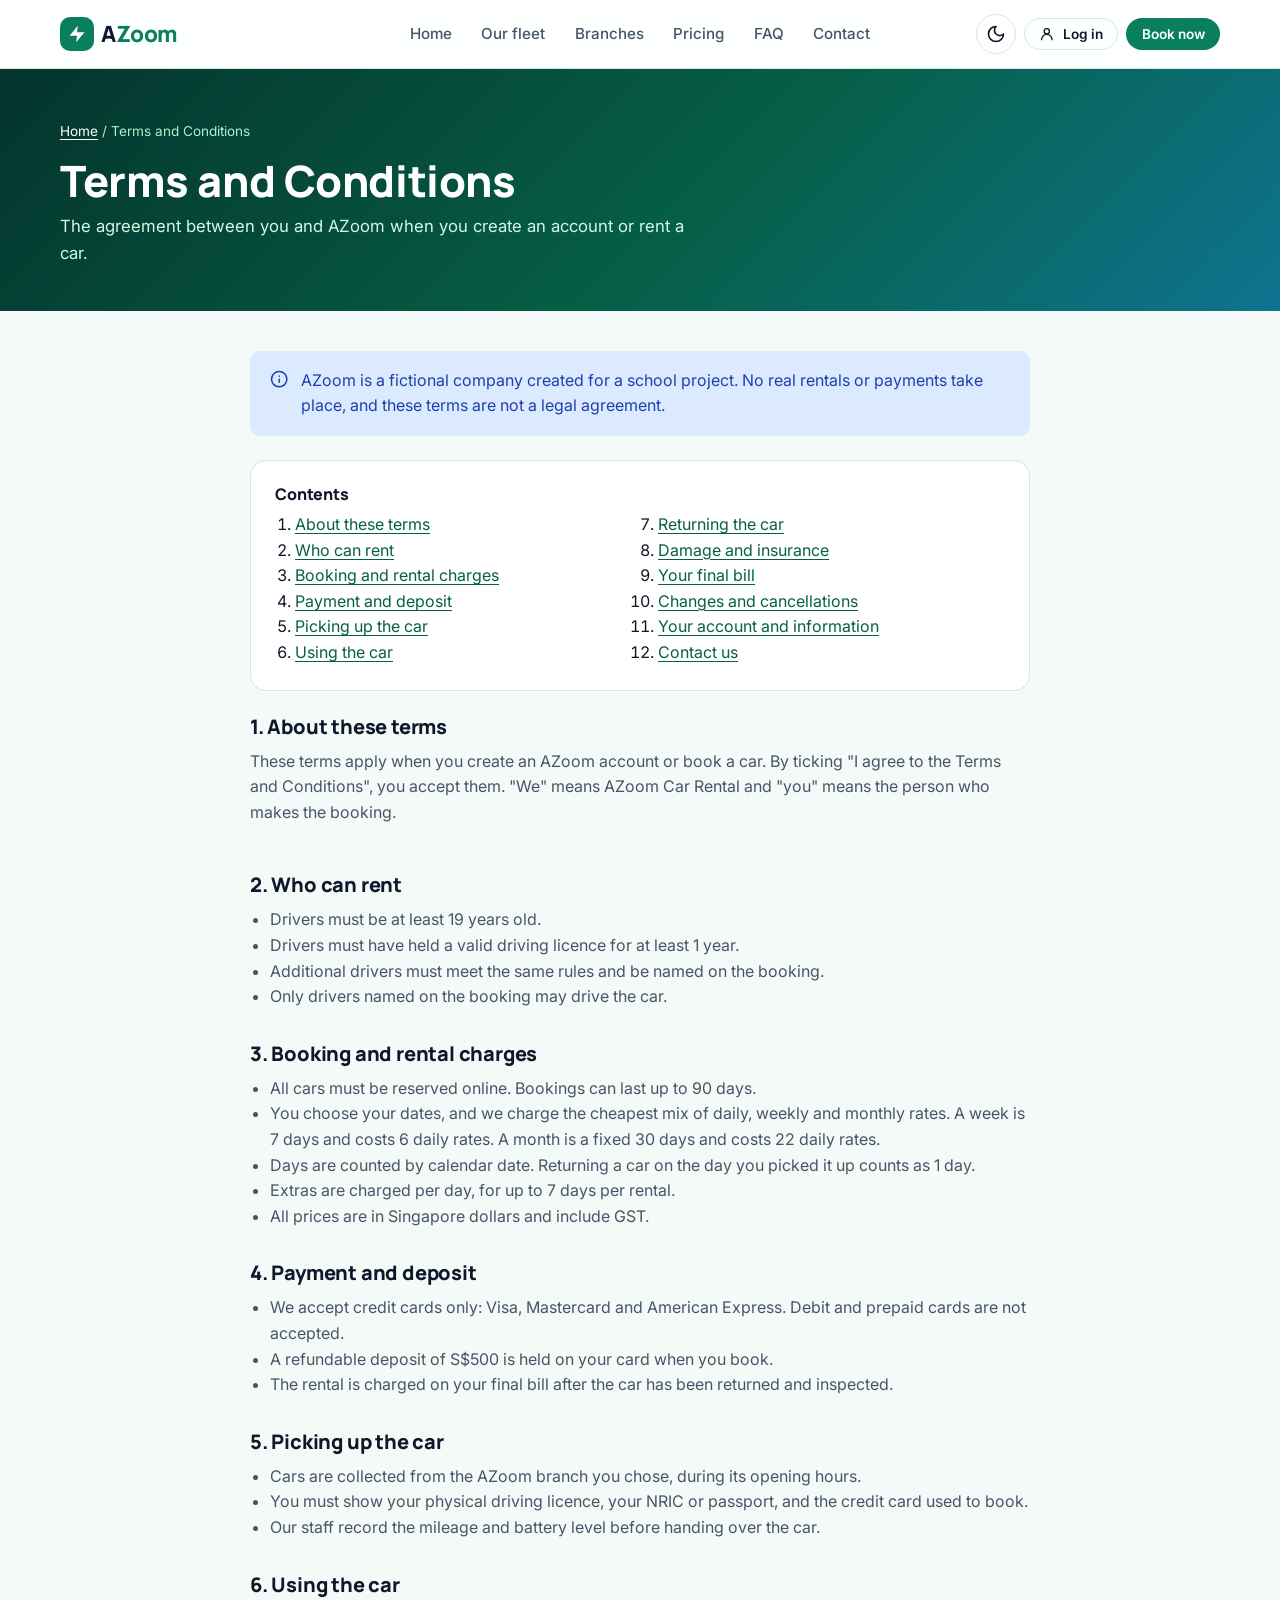
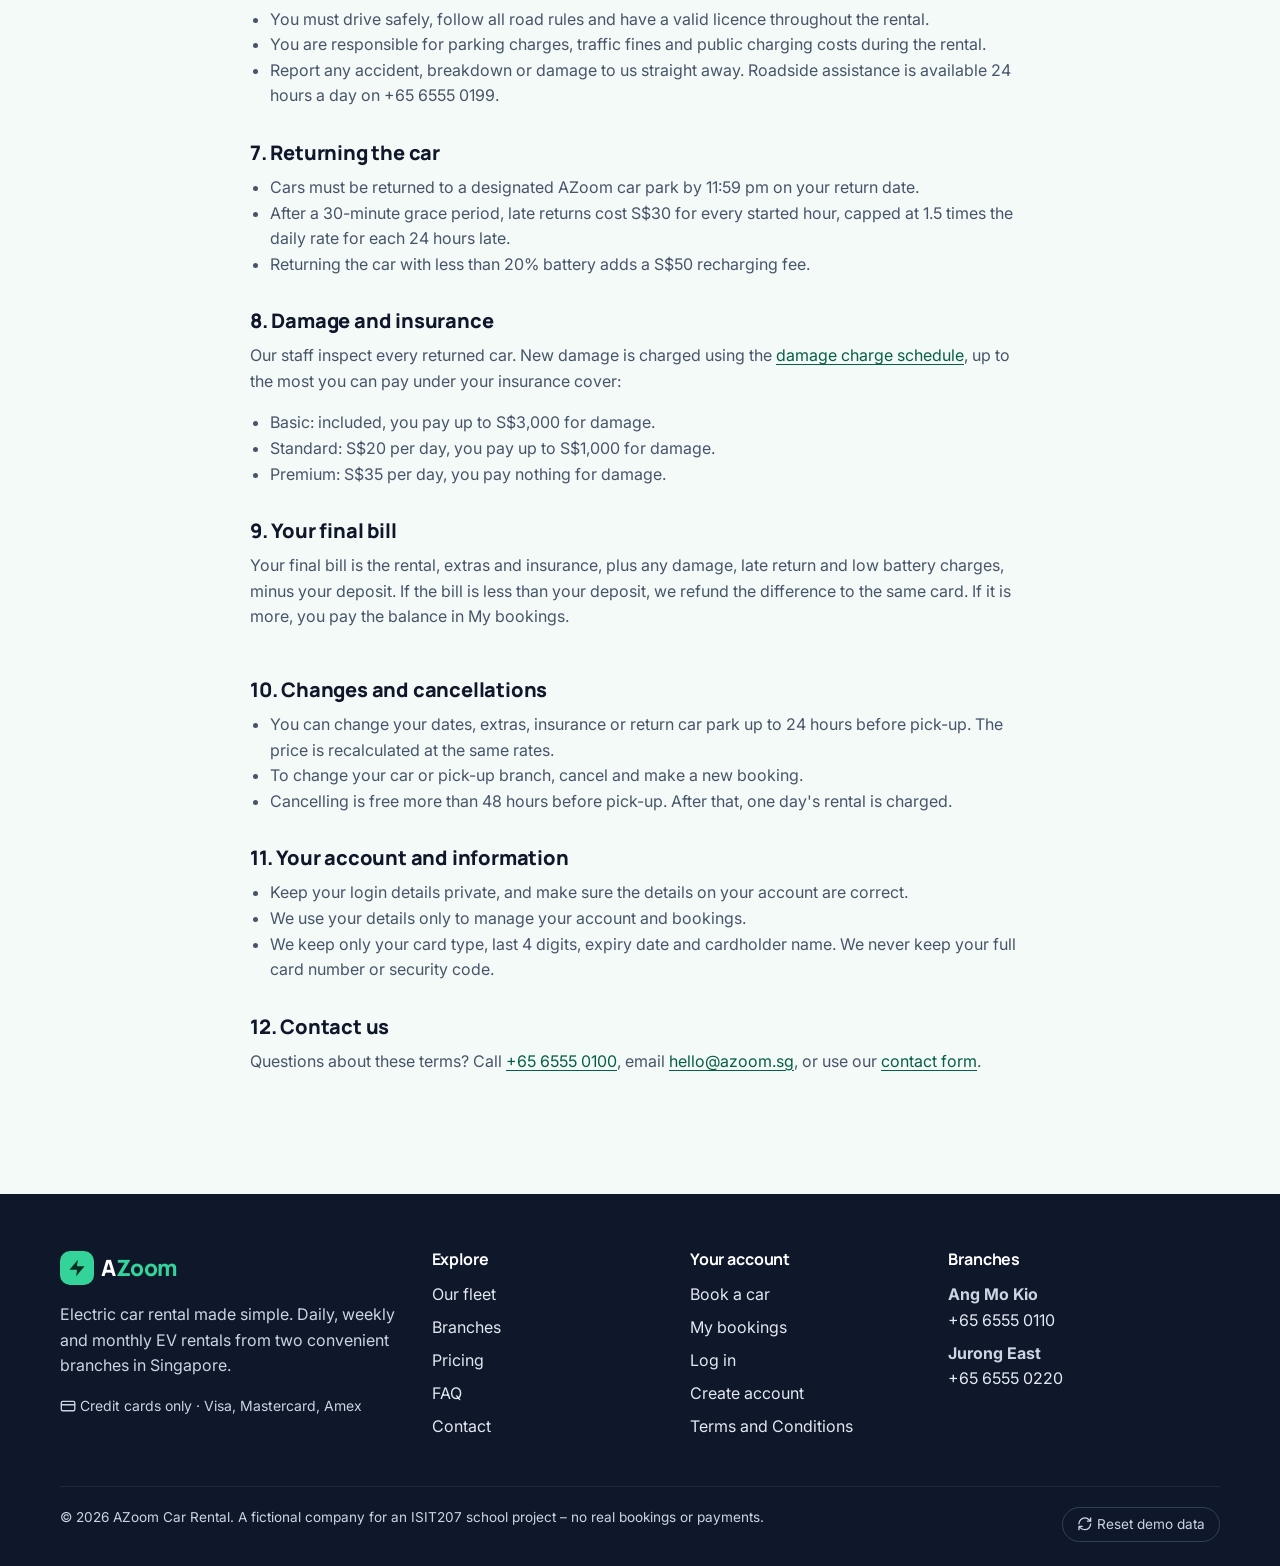
==== terms.html @ 8e84f7ae "AZoom Car Rental website" ====
<!DOCTYPE html>
<html lang="en">
<head>
  <meta charset="utf-8">
  <meta name="viewport" content="width=device-width, initial-scale=1">
  <title>Terms and Conditions – AZoom Car Rental</title>
  <meta name="description" content="The terms and conditions for renting an electric car from AZoom Car Rental.">
  <link rel="icon" href="images/favicon.svg" type="image/svg+xml">
  <link rel="preconnect" href="https://fonts.googleapis.com">
  <link rel="preconnect" href="https://fonts.gstatic.com" crossorigin>
  <link rel="stylesheet" href="https://fonts.googleapis.com/css2?family=Inter:wght@400;500;600;700&family=Manrope:wght@600;700;800&display=swap">
  <link rel="stylesheet" href="css/styles.css">
  <script>
    try {
      document.documentElement.setAttribute(
        "data-theme",
        localStorage.getItem("azoom_theme") ||
          (matchMedia("(prefers-color-scheme: dark)").matches ? "dark" : "light")
      );
    } catch (e) {}
  </script>
</head>
<body data-page="terms">
  <div id="site-header"></div>

  <main id="main">
    <section class="page-banner">
      <div class="container">
        <nav class="breadcrumb" aria-label="Breadcrumb"><a href="index.html">Home</a> / Terms and Conditions</nav>
        <h1>Terms and Conditions</h1>
        <p>The agreement between you and AZoom when you create an account or rent a car.</p>
      </div>
    </section>

    <section class="section-sm">
      <div class="container container-narrow">
        <div class="alert mb-3">
          <span data-icon="info"></span>
          <p>AZoom is a fictional company created for a school project. No real rentals or payments take place, and these terms are not a legal agreement.</p>
        </div>

        <nav class="panel mb-3" aria-labelledby="terms-contents-title">
          <h2 class="h4" id="terms-contents-title">Contents</h2>
          <ol class="terms-contents">
            <li><a href="#about">About these terms</a></li>
            <li><a href="#eligibility">Who can rent</a></li>
            <li><a href="#booking">Booking and rental charges</a></li>
            <li><a href="#payment">Payment and deposit</a></li>
            <li><a href="#pickup">Picking up the car</a></li>
            <li><a href="#use">Using the car</a></li>
            <li><a href="#return">Returning the car</a></li>
            <li><a href="#damage">Damage and insurance</a></li>
            <li><a href="#bill">Your final bill</a></li>
            <li><a href="#changes">Changes and cancellations</a></li>
            <li><a href="#account">Your account and information</a></li>
            <li><a href="#contact">Contact us</a></li>
          </ol>
        </nav>

        <div class="terms">
          <section id="about">
            <h2>1. About these terms</h2>
            <p>These terms apply when you create an AZoom account or book a car. By ticking "I agree to the Terms and Conditions", you accept them. "We" means AZoom Car Rental and "you" means the person who makes the booking.</p>
          </section>

          <section id="eligibility">
            <h2>2. Who can rent</h2>
            <ul>
              <li>Drivers must be at least <span data-policy="minAge"></span> years old.</li>
              <li>Drivers must have held a valid driving licence for at least <span data-policy="licenceYears"></span>.</li>
              <li>Additional drivers must meet the same rules and be named on the booking.</li>
              <li>Only drivers named on the booking may drive the car.</li>
            </ul>
          </section>

          <section id="booking">
            <h2>3. Booking and rental charges</h2>
            <ul>
              <li>All cars must be reserved online. Bookings can last up to <span data-policy="maxDays"></span> days.</li>
              <li>You choose your dates, and we charge the cheapest mix of daily, weekly and monthly rates. A week is 7 days and costs <span data-policy="weeklyRate"></span> daily rates. A month is a fixed 30 days and costs <span data-policy="monthlyRate"></span> daily rates.</li>
              <li>Days are counted by calendar date. Returning a car on the day you picked it up counts as 1 day.</li>
              <li>Extras are charged per day, for up to <span data-policy="extrasDays"></span> days per rental.</li>
              <li>All prices are in Singapore dollars and include GST.</li>
            </ul>
          </section>

          <section id="payment">
            <h2>4. Payment and deposit</h2>
            <ul>
              <li>We accept credit cards only: Visa, Mastercard and American Express. Debit and prepaid cards are not accepted.</li>
              <li>A refundable deposit of <span data-policy="deposit"></span> is held on your card when you book.</li>
              <li>The rental is charged on your final bill after the car has been returned and inspected.</li>
            </ul>
          </section>

          <section id="pickup">
            <h2>5. Picking up the car</h2>
            <ul>
              <li>Cars are collected from the AZoom branch you chose, during its opening hours.</li>
              <li>You must show your physical driving licence, your NRIC or passport, and the credit card used to book.</li>
              <li>Our staff record the mileage and battery level before handing over the car.</li>
            </ul>
          </section>

          <section id="use">
            <h2>6. Using the car</h2>
            <ul>
              <li>You must drive safely, follow all road rules and have a valid licence throughout the rental.</li>
              <li>You are responsible for parking charges, traffic fines and public charging costs during the rental.</li>
              <li>Report any accident, breakdown or damage to us straight away. Roadside assistance is available 24 hours a day on +65 6555 0199.</li>
            </ul>
          </section>

          <section id="return">
            <h2>7. Returning the car</h2>
            <ul>
              <li>Cars must be returned to a designated AZoom car park by <span data-policy="returnBy"></span> on your return date.</li>
              <li>After a <span data-policy="graceMins"></span>-minute grace period, late returns cost <span data-policy="lateFee"></span> for every started hour, capped at <span data-policy="lateCap"></span> times the daily rate for each 24 hours late.</li>
              <li>Returning the car with less than <span data-policy="batteryLevel"></span>% battery adds a <span data-policy="batteryFee"></span> recharging fee.</li>
            </ul>
          </section>

          <section id="damage">
            <h2>8. Damage and insurance</h2>
            <p>Our staff inspect every returned car. New damage is charged using the <a href="pricing.html#damage">damage charge schedule</a>, up to the most you can pay under your insurance cover:</p>
            <ul id="terms-insurance"></ul>
          </section>

          <section id="bill">
            <h2>9. Your final bill</h2>
            <p>Your final bill is the rental, extras and insurance, plus any damage, late return and low battery charges, minus your deposit. If the bill is less than your deposit, we refund the difference to the same card. If it is more, you pay the balance in My bookings.</p>
          </section>

          <section id="changes">
            <h2>10. Changes and cancellations</h2>
            <ul>
              <li>You can change your dates, extras, insurance or return car park up to <span data-policy="modifyHours"></span> hours before pick-up. The price is recalculated at the same rates.</li>
              <li>To change your car or pick-up branch, cancel and make a new booking.</li>
              <li>Cancelling is free more than <span data-policy="cancelHours"></span> hours before pick-up. After that, one day's rental is charged.</li>
            </ul>
          </section>

          <section id="account">
            <h2>11. Your account and information</h2>
            <ul>
              <li>Keep your login details private, and make sure the details on your account are correct.</li>
              <li>We use your details only to manage your account and bookings.</li>
              <li>We keep only your card type, last 4 digits, expiry date and cardholder name. We never keep your full card number or security code.</li>
            </ul>
          </section>

          <section id="contact">
            <h2>12. Contact us</h2>
            <p>Questions about these terms? Call <a href="tel:+6565550100">+65 6555 0100</a>, email <a href="mailto:hello@azoom.sg">hello@azoom.sg</a>, or use our <a href="contact.html">contact form</a>.</p>
          </section>
        </div>
      </div>
    </section>
  </main>

  <div id="site-footer"></div>

  <script src="js/data.js"></script>
  <script src="js/pricing.js"></script>
  <script src="js/core.js"></script>
  <script src="js/terms.js"></script>
</body>
</html>
---- css/styles.css ----
:root {
  --primary: #0A7F5E;
  --primary-dark: #065F46;
  --primary-soft: #E3F5EE;
  --on-primary: #FFFFFF;
  --accent: #22D3EE;
  --accent-soft: #CFFAFE;
  --accent-ink: #155E75;
  --bg: #F4FAF7;
  --surface: #FFFFFF;
  --surface-2: #EDF5F1;
  --text: #0F172A;
  --text-muted: #475569;
  --border: #D7E6DF;
  --success: #047857;
  --success-bg: #D1FAE5;
  --warning: #92400E;
  --warning-bg: #FEF3C7;
  --amber: #F59E0B;
  --star: #B45309;
  --danger: #B91C1C;
  --danger-bg: #FEE2E2;
  --red: #DC2626;
  --info: #1E40AF;
  --info-bg: #DBEAFE;
  --navy-bg: #E2E8F0;
  --navy: #0F172A;
  --font-head: "Manrope", system-ui, -apple-system, "Segoe UI", sans-serif;
  --font-body: "Inter", system-ui, -apple-system, "Segoe UI", sans-serif;
  --radius: 16px;
  --radius-sm: 10px;
  --radius-pill: 999px;
  --shadow-sm: 0 1px 2px rgba(15, 23, 42, .06), 0 1px 3px rgba(15, 23, 42, .08);
  --shadow: 0 4px 12px rgba(15, 23, 42, .08), 0 12px 32px rgba(15, 23, 42, .06);
  --focus: 0 0 0 3px rgba(34, 211, 238, .55);
  --header-h: 68px;
  --container: 1200px;
  --how-light-bg: #E3F5EE;
  --how-light-ink: #0F2A22;
  --how-light-muted: #3C5A4F;
  --how-light-accent: #065F46;
  --how-dark-bg: #053B31;
  --how-dark-ink: #F0FBF6;
  --how-dark-muted: #B5D9CB;
  --how-dark-accent: #67E8F9;
  color-scheme: light;
}

[data-theme="dark"] {
  --primary: #34D399;
  --primary-dark: #6EE7B7;
  --primary-soft: #0F3B2E;
  --on-primary: #052E22;
  --accent-soft: #164E63;
  --accent-ink: #CFFAFE;
  --bg: #0B1220;
  --surface: #111C2E;
  --surface-2: #16243A;
  --text: #E2E8F0;
  --text-muted: #9FB0C6;
  --border: #25364F;
  --success: #6EE7B7;
  --success-bg: #063B2C;
  --warning: #FCD34D;
  --warning-bg: #422006;
  --danger: #FCA5A5;
  --danger-bg: #450A0A;
  --star: #FBBF24;
  --info: #93C5FD;
  --info-bg: #172554;
  --navy-bg: #334155;
  --navy: #F1F5F9;
  --shadow-sm: 0 1px 2px rgba(0, 0, 0, .4);
  --shadow: 0 8px 24px rgba(0, 0, 0, .35);
  --how-light-bg: #0F3B2E;
  --how-light-ink: #E6F4EE;
  --how-light-muted: #A9CFC0;
  --how-light-accent: #6EE7B7;
  --how-dark-bg: #04201A;
  --how-dark-ink: #E6F4EE;
  --how-dark-muted: #9EC4B5;
  --how-dark-accent: #67E8F9;
  color-scheme: dark;
}

*, *::before, *::after {
  box-sizing: border-box;
}

html {
  scroll-behavior: smooth;
}

body {
  margin: 0;
  font-family: var(--font-body);
  font-size: 16px;
  line-height: 1.6;
  color: var(--text);
  background: var(--bg);
  min-height: 100vh;
  display: flex;
  flex-direction: column;
  -webkit-font-smoothing: antialiased;
}

main {
  flex: 1;
}

h1, h2, h3, h4 {
  font-family: var(--font-head);
  line-height: 1.2;
  margin: 0 0 .5em;
  font-weight: 800;
  letter-spacing: -.01em;
}

h1 {
  font-size: clamp(2rem, 4.5vw, 3.25rem);
}

h2 {
  font-size: clamp(1.5rem, 3vw, 2.1rem);
}

h3 {
  font-size: 1.2rem;
  font-weight: 700;
}

h4 {
  font-size: 1rem;
  font-weight: 700;
}

.h3 {
  font-size: 1.35rem;
}

.h4 {
  font-size: 1rem;
}

p {
  margin: 0 0 1em;
}

a {
  color: var(--primary-dark);
  text-underline-offset: 3px;
}

a:hover {
  color: var(--primary);
}

img, svg {
  max-width: 100%;
}

img {
  display: block;
  height: auto;
}

ul, ol {
  padding-left: 1.25rem;
}

hr {
  border: 0;
  border-top: 1px solid var(--border);
  margin: 1.5rem 0;
}

:focus-visible {
  outline: none;
  box-shadow: var(--focus);
  border-radius: 6px;
}

::selection {
  background: var(--accent-soft);
  color: var(--text);
}

.icon {
  width: 1.15em;
  height: 1.15em;
  flex-shrink: 0;
  vertical-align: -.2em;
}

.num {
  font-variant-numeric: tabular-nums;
}

.skip-link {
  position: absolute;
  left: 1rem;
  top: -60px;
  z-index: 1000;
  background: var(--primary);
  color: var(--on-primary);
  padding: .6rem 1rem;
  border-radius: var(--radius-sm);
  text-decoration: none;
  font-weight: 600;
}

.skip-link:focus {
  top: 1rem;
}

.sr-only {
  position: absolute !important;
  width: 1px;
  height: 1px;
  padding: 0;
  margin: -1px;
  overflow: hidden;
  clip: rect(0 0 0 0);
  white-space: nowrap;
  border: 0;
}

.container {
  width: 100%;
  max-width: var(--container);
  margin: 0 auto;
  padding: 0 20px;
}

.container-narrow {
  max-width: 820px;
}

.section {
  padding: 4.5rem 0;
}

.section-sm {
  padding: 2.5rem 0;
}

.section-alt {
  background: var(--surface-2);
}

.section-head {
  max-width: 680px;
  margin: 0 auto 2.5rem;
  text-align: center;
}

.section-head p {
  color: var(--text-muted);
  font-size: 1.05rem;
}

.eyebrow {
  display: inline-block;
  font-size: .8rem;
  font-weight: 700;
  letter-spacing: .08em;
  text-transform: uppercase;
  color: var(--primary-dark);
  margin-bottom: .6rem;
}

.grid {
  display: grid;
  gap: 1.5rem;
}

.grid-2 {
  grid-template-columns: repeat(2, minmax(0, 1fr));
}

.grid-3 {
  grid-template-columns: repeat(3, minmax(0, 1fr));
}

.grid-centered {
  display: flex;
  flex-wrap: wrap;
  justify-content: center;
  gap: 1.5rem;
}

.grid-centered > * {
  flex: 0 1 calc((100% - 3rem) / 3);
  min-width: 0;
}

@media (max-width: 900px) {
  .grid-centered > * {
    flex-basis: calc((100% - 1.5rem) / 2);
  }
}

@media (max-width: 640px) {
  .grid-centered > * {
    flex-basis: 100%;
  }
}

.grid-4 {
  grid-template-columns: repeat(4, minmax(0, 1fr));
}

.flex {
  display: flex;
  gap: .75rem;
  align-items: center;
}

.flex-wrap {
  flex-wrap: wrap;
}

.between {
  justify-content: space-between;
}

.stack > * + * {
  margin-top: 1rem;
}

.text-muted {
  color: var(--text-muted);
}

.text-center {
  text-align: center;
}

.text-right {
  text-align: right;
}

.small {
  font-size: .875rem;
}

.mt-0 {
  margin-top: 0;
}

.mt-1 {
  margin-top: .5rem;
}

.mt-2 {
  margin-top: 1rem;
}

.mt-3 {
  margin-top: 1.5rem;
}

.mt-4 {
  margin-top: 2.5rem;
}

.mb-0 {
  margin-bottom: 0;
}

.mb-1 {
  margin-bottom: .5rem;
}

.mb-2 {
  margin-bottom: 1rem;
}

.mb-3 {
  margin-bottom: 1.5rem;
}

[hidden], .hidden {
  display: none !important;
}

.site-header {
  position: sticky;
  top: 0;
  z-index: 100;
  background: color-mix(in srgb, var(--surface) 92%, transparent);
  backdrop-filter: saturate(160%) blur(10px);
  border-bottom: 1px solid var(--border);
}

.nav {
  display: grid;
  grid-template-columns: 1fr auto 1fr;
  align-items: center;
  gap: 1.25rem;
  height: var(--header-h);
}

.nav .logo {
  justify-self: start;
}

.logo {
  display: inline-flex;
  align-items: center;
  gap: .45rem;
  text-decoration: none;
  font-family: var(--font-head);
  font-weight: 800;
  font-size: 1.4rem;
  color: var(--text);
  letter-spacing: -.02em;
}

.nav-links a {
  white-space: nowrap;
}

@media (max-width: 1200px) {
  .nav {
    gap: .75rem;
  }

  .nav-links a {
    padding: .45rem .55rem;
    font-size: .88rem;
  }

  .is-staff .user-label {
    display: none;
  }
}

.logo-tag {
  padding: .1rem .5rem;
  border-radius: var(--radius-pill);
  background: var(--primary-soft);
  color: var(--primary-dark);
  font-family: var(--font-body);
  font-size: .7rem;
  font-weight: 700;
  letter-spacing: .04em;
  text-transform: uppercase;
}

.logo:hover {
  color: var(--text);
}

.logo-mark {
  display: grid;
  place-items: center;
  width: 34px;
  height: 34px;
  border-radius: 10px;
  background: var(--primary);
  color: var(--on-primary);
}

.logo-mark svg {
  width: 20px;
  height: 20px;
}

.logo span.zoom {
  color: var(--primary);
}

.nav-links {
  display: flex;
  gap: .25rem;
  list-style: none;
  margin: 0;
  padding: 0;
}

.nav-links a {
  display: block;
  padding: .5rem .8rem;
  border-radius: var(--radius-pill);
  text-decoration: none;
  color: var(--text-muted);
  font-weight: 500;
  font-size: .95rem;
}

.nav-links a:hover {
  color: var(--text);
  background: var(--surface-2);
}

.nav-links a[aria-current="page"] {
  color: var(--primary-dark);
  background: var(--primary-soft);
  font-weight: 600;
}

.nav-actions {
  display: flex;
  align-items: center;
  gap: .5rem;
  justify-self: end;
}

@media (max-width: 340px) {
  .nav-actions {
    gap: .25rem;
  }
}

.nav-links .mobile-only {
  display: none;
}

.icon-btn.nav-toggle {
  display: none;
}

.user-menu {
  position: relative;
}

.user-menu-panel {
  position: absolute;
  right: 0;
  top: calc(100% + 8px);
  min-width: 220px;
  background: var(--surface);
  border: 1px solid var(--border);
  border-radius: var(--radius-sm);
  box-shadow: var(--shadow);
  padding: .5rem;
  z-index: 120;
}

.user-menu-panel a, .user-menu-panel button {
  display: flex;
  width: 100%;
  align-items: center;
  gap: .6rem;
  padding: .55rem .7rem;
  border-radius: 8px;
  border: 0;
  background: none;
  color: var(--text);
  text-decoration: none;
  font: inherit;
  font-size: .95rem;
  cursor: pointer;
  text-align: left;
}

.user-menu-panel a:hover, .user-menu-panel button:hover {
  background: var(--surface-2);
}

.user-menu-panel .menu-label {
  font-size: .8rem;
  color: var(--text-muted);
  padding: .4rem .7rem;
}

.site-footer {
  background: #0F172A;
  color: #CBD5E1;
  padding: 3.5rem 0 1.5rem;
  margin-top: 4rem;
}

[data-theme="dark"] .site-footer {
  background: #070C16;
}

.site-footer a {
  color: #E2E8F0;
  text-decoration: none;
}

.site-footer a:hover {
  color: #6EE7B7;
  text-decoration: underline;
}

.site-footer .logo {
  color: #fff;
}

.site-footer .logo-mark {
  background: #34D399;
  color: #052E22;
}

.site-footer .logo span.zoom {
  color: #34D399;
}

.footer-grid {
  display: grid;
  grid-template-columns: 1.5fr 1fr 1fr 1.2fr;
  gap: 2rem;
}

.footer-grid h4 {
  color: #fff;
  margin-bottom: .8rem;
}

.footer-grid ul {
  list-style: none;
  padding: 0;
  margin: 0;
}

.footer-grid li {
  margin-bottom: .45rem;
}

.footer-bottom {
  border-top: 1px solid #1E293B;
  margin-top: 2.5rem;
  padding-top: 1.25rem;
  display: flex;
  justify-content: space-between;
  gap: 1rem;
  flex-wrap: wrap;
  font-size: .85rem;
}

.footer-bottom button {
  background: none;
  border: 1px solid #334155;
  color: #CBD5E1;
  border-radius: var(--radius-pill);
  padding: .35rem .9rem;
  cursor: pointer;
  font: inherit;
}

.footer-bottom button:hover {
  border-color: #6EE7B7;
  color: #fff;
}

.btn {
  display: inline-flex;
  align-items: center;
  justify-content: center;
  gap: .5rem;
  padding: .7rem 1.3rem;
  border-radius: var(--radius-pill);
  border: 1.5px solid transparent;
  font: inherit;
  font-weight: 600;
  font-size: .95rem;
  line-height: 1.2;
  cursor: pointer;
  text-decoration: none;
  transition: background .15s, color .15s, border-color .15s, transform .05s;
  white-space: nowrap;
}

.btn:active {
  transform: translateY(1px);
}

.btn:disabled, .btn[aria-disabled="true"] {
  opacity: .55;
  cursor: not-allowed;
}

.btn-primary {
  background: var(--primary);
  color: var(--on-primary);
}

.btn-primary:hover {
  background: var(--primary-dark);
  color: var(--on-primary);
}

[data-theme="dark"] .btn-primary:hover {
  background: #6EE7B7;
}

.btn-outline {
  background: transparent;
  color: var(--text);
  border-color: var(--border);
}

.btn-outline:hover {
  border-color: var(--primary);
  color: var(--primary-dark);
  background: var(--primary-soft);
}

.btn-ghost {
  background: transparent;
  color: var(--text-muted);
}

.btn-ghost:hover {
  background: var(--surface-2);
  color: var(--text);
}

.btn-danger {
  background: var(--red);
  color: #fff;
}

.btn-danger:hover {
  background: #991B1B;
  color: #fff;
}

.btn-light {
  background: #fff;
  color: #0F172A;
}

.btn-light:hover {
  background: #E3F5EE;
  color: #065F46;
}

.btn-sm {
  padding: .45rem .9rem;
  font-size: .85rem;
}

.btn-lg {
  max-width: 100%;
  padding: .9rem 1.7rem;
  font-size: 1.05rem;
  white-space: normal;
}

.btn-block {
  width: 100%;
}

.icon-btn {
  display: inline-grid;
  place-items: center;
  width: 40px;
  height: 40px;
  border-radius: 50%;
  border: 1px solid var(--border);
  background: var(--surface);
  color: var(--text);
  cursor: pointer;
}

.icon-btn:hover {
  background: var(--surface-2);
}

.icon-btn .icon {
  width: 20px;
  height: 20px;
}

.badge {
  display: inline-flex;
  align-items: center;
  gap: .3rem;
  padding: .22rem .65rem;
  border-radius: var(--radius-pill);
  font-size: .78rem;
  font-weight: 600;
  line-height: 1.4;
  background: var(--surface-2);
  color: var(--text-muted);
  white-space: nowrap;
}

.badge .icon {
  width: 14px;
  height: 14px;
}

.badge-accent {
  background: var(--accent-soft);
  color: var(--accent-ink);
}

.badge-success {
  background: var(--success-bg);
  color: var(--success);
}

.badge-warning {
  background: var(--warning-bg);
  color: var(--warning);
}

.badge-danger {
  background: var(--danger-bg);
  color: var(--danger);
}

.badge-info {
  background: var(--info-bg);
  color: var(--info);
}

.badge-navy {
  background: var(--navy-bg);
  color: var(--navy);
}

.status-available, .status-completed {
  background: var(--success-bg);
  color: var(--success);
}

.status-reserved, .status-upcoming {
  background: var(--accent-soft);
  color: var(--accent-ink);
}

.status-rented, .status-active {
  background: var(--navy-bg);
  color: var(--navy);
}

.status-inspection, .status-returned {
  background: var(--warning-bg);
  color: var(--warning);
}

.status-maintenance, .status-cancelled {
  background: var(--danger-bg);
  color: var(--danger);
}

.status-inspected {
  background: var(--info-bg);
  color: var(--info);
}

.card {
  background: var(--surface);
  border: 1px solid var(--border);
  border-radius: var(--radius);
  box-shadow: var(--shadow-sm);
  overflow: hidden;
}

.card-body {
  padding: 1.5rem;
}

.card-title {
  margin-bottom: .35rem;
}

.card-hover {
  transition: transform .15s, box-shadow .15s;
}

.card-hover:hover {
  transform: translateY(-3px);
  box-shadow: var(--shadow);
}

.panel {
  background: var(--surface);
  border: 1px solid var(--border);
  border-radius: var(--radius);
  padding: 1.5rem;
}

.icon-circle {
  display: grid;
  place-items: center;
  width: 48px;
  height: 48px;
  border-radius: 14px;
  background: var(--primary-soft);
  color: var(--primary-dark);
  margin-bottom: 1rem;
}

.icon-circle .icon {
  width: 24px;
  height: 24px;
}

.alert {
  display: flex;
  gap: .75rem;
  align-items: flex-start;
  padding: 1rem 1.2rem;
  border-radius: var(--radius-sm);
  background: var(--info-bg);
  color: var(--info);
  border: 1px solid transparent;
}

.alert .icon {
  margin-top: .15rem;
}

.alert p:last-child {
  margin-bottom: 0;
}

.alert-success {
  background: var(--success-bg);
  color: var(--success);
}

.alert-warning {
  background: var(--warning-bg);
  color: var(--warning);
}

.alert-danger {
  background: var(--danger-bg);
  color: var(--danger);
}

.form-group {
  margin-bottom: 1.1rem;
}

.form-row {
  display: grid;
  gap: 1rem;
  grid-template-columns: repeat(2, minmax(0, 1fr));
}

.form-row-3 {
  grid-template-columns: repeat(3, minmax(0, 1fr));
}

label, .label {
  display: block;
  font-weight: 600;
  font-size: .9rem;
  margin-bottom: .35rem;
}

.required::after {
  content: " *";
  color: var(--red);
}

.hint {
  font-size: .82rem;
  color: var(--text-muted);
  margin-top: .3rem;
}

input[type="text"],
input[type="email"],
input[type="password"],
input[type="tel"],
input[type="number"],
input[type="date"],
input[type="datetime-local"],
input[type="time"],
input[type="search"],
select,
textarea {
  width: 100%;
  padding: .7rem .9rem;
  font: inherit;
  font-size: .95rem;
  color: var(--text);
  background: var(--surface);
  border: 1.5px solid var(--border);
  border-radius: var(--radius-sm);
  transition: border-color .15s, box-shadow .15s;
}

textarea {
  min-height: 120px;
  resize: vertical;
}

input[type="date"] {
  cursor: pointer;
}

input[type="date"]::-webkit-calendar-picker-indicator {
  cursor: pointer;
}

input:hover, select:hover, textarea:hover {
  border-color: color-mix(in srgb, var(--primary) 45%, var(--border));
}

input:focus, select:focus, textarea:focus {
  outline: none;
  border-color: var(--primary);
  box-shadow: var(--focus);
}

input::placeholder, textarea::placeholder {
  color: color-mix(in srgb, var(--text-muted) 75%, transparent);
}

input[type="checkbox"], input[type="radio"] {
  width: 1.1rem;
  height: 1.1rem;
  accent-color: var(--primary);
}

input[type="range"] {
  width: 100%;
  accent-color: var(--primary);
}

.is-invalid {
  border-color: var(--red) !important;
}

.is-valid {
  border-color: var(--primary) !important;
}

.field-error {
  display: flex;
  gap: .35rem;
  align-items: center;
  color: var(--danger);
  font-size: .83rem;
  margin-top: .35rem;
  font-weight: 500;
}

.field-error:empty {
  display: none;
}

.check {
  display: flex;
  gap: .6rem;
  align-items: flex-start;
  font-weight: 500;
  cursor: pointer;
}

.check input {
  margin-top: .2rem;
}

.input-group {
  position: relative;
}

.input-group input {
  padding-right: 3rem;
}

.input-group .input-addon {
  position: absolute;
  right: .4rem;
  top: 50%;
  transform: translateY(-50%);
  background: none;
  border: 0;
  padding: .4rem;
  cursor: pointer;
  color: var(--text-muted);
  border-radius: 8px;
  display: grid;
  place-items: center;
}

.input-group .input-addon:hover {
  color: var(--text);
  background: var(--surface-2);
}

.input-group .card-brand {
  position: absolute;
  right: .6rem;
  top: 50%;
  transform: translateY(-50%);
  font-size: .72rem;
  font-weight: 700;
  padding: .2rem .5rem;
  border-radius: 6px;
  background: var(--surface-2);
  color: var(--text-muted);
  pointer-events: none;
  letter-spacing: .03em;
}

.input-group .card-brand.card-brand-bad {
  background: var(--danger-bg);
  color: var(--danger);
}

.strength {
  margin-top: .5rem;
}

.strength-bar {
  height: 6px;
  background: var(--surface-2);
  border-radius: 99px;
  overflow: hidden;
}

.strength-bar span {
  display: block;
  height: 100%;
  width: 0;
  border-radius: 99px;
  transition: width .25s, background .25s;
}

.strength-label {
  font-size: .8rem;
  margin-top: .3rem;
  color: var(--text-muted);
}

fieldset {
  border: 0;
  padding: 0;
  margin: 0 0 1rem;
}

legend {
  font-weight: 700;
  font-family: var(--font-head);
  margin-bottom: .75rem;
  padding: 0;
}

.option-card {
  position: relative;
  display: block;
  cursor: pointer;
}

.option-card input {
  position: absolute;
  opacity: 0;
  pointer-events: none;
}

.option-card .option-body {
  display: block;
  height: 100%;
  padding: 1rem 1.1rem;
  border: 1.5px solid var(--border);
  border-radius: var(--radius-sm);
  background: var(--surface);
  transition: border-color .15s, background .15s;
}

.option-card:hover .option-body {
  border-color: color-mix(in srgb, var(--primary) 50%, var(--border));
}

.option-card input:checked + .option-body {
  border-color: var(--primary);
  background: var(--primary-soft);
}

.option-card input:focus-visible + .option-body {
  box-shadow: var(--focus);
}

.option-card input:disabled + .option-body {
  opacity: .6;
  cursor: not-allowed;
}

.option-card .option-title {
  display: flex;
  justify-content: space-between;
  gap: .5rem;
  font-weight: 700;
}

.page-banner {
  background: linear-gradient(135deg, #04342C 0%, #065F46 55%, #0E7490 100%);
  color: #fff;
  padding: 3.25rem 0 2.75rem;
}

.page-banner h1 {
  font-size: clamp(1.9rem, 4vw, 2.7rem);
  margin-bottom: .4rem;
}

.page-banner p {
  color: #D1FAE5;
  max-width: 640px;
  margin: 0;
  font-size: 1.05rem;
}

.breadcrumb {
  font-size: .85rem;
  margin-bottom: .75rem;
  color: #A7F3D0;
}

.breadcrumb a {
  color: #fff;
}

.hero {
  position: relative;
  overflow: hidden;
  color: #fff;
  background: radial-gradient(1200px 500px at 85% -10%, rgba(34, 211, 238, .35), transparent 60%), linear-gradient(135deg, #04342C 0%, #065F46 45%, #0B8F6A 100%);
  padding: 4.5rem 0 5.5rem;
}

.hero-grid {
  display: grid;
  grid-template-columns: 1.05fr .95fr;
  gap: 3rem;
  align-items: center;
}

.hero h1 {
  color: #fff;
}

.hero h1 .highlight {
  color: #67E8F9;
}

.hero-lead {
  font-size: 1.15rem;
  color: #D1FAE5;
  max-width: 520px;
}

.hero-stats {
  display: flex;
  gap: 2rem;
  margin-top: 2rem;
  flex-wrap: wrap;
}

.hero-stats strong {
  display: block;
  font-family: var(--font-head);
  font-size: 1.6rem;
  color: #fff;
}

.hero-stats span {
  color: #A7F3D0;
  font-size: .9rem;
}

.hero-art {
  position: relative;
}

.hero-art img {
  width: 100%;
  filter: drop-shadow(0 30px 40px rgba(0, 0, 0, .35));
}

.quick-search {
  position: relative;
  z-index: 2;
  margin-top: -3.25rem;
  background: var(--surface);
  border: 1px solid var(--border);
  border-radius: var(--radius);
  box-shadow: var(--shadow);
  padding: 1.5rem;
}

.quick-search form {
  display: grid;
  grid-template-columns: 1.2fr 1fr 1fr 1fr auto;
  gap: 1rem;
  align-items: end;
}

.quick-search .form-group {
  margin: 0;
}

.period-output {
  display: block;
  padding: .7rem .9rem;
  min-height: 46px;
  border-radius: var(--radius-sm);
  border: 1.5px dashed var(--border);
  background: var(--surface-2);
  font-weight: 600;
  font-size: .95rem;
}

.period-output .small {
  font-weight: 400;
  color: var(--text-muted);
}

.steps {
  display: grid;
  grid-template-columns: repeat(5, minmax(0, 1fr));
  gap: 1rem;
  counter-reset: step;
  list-style: none;
  padding: 0;
  margin: 0;
}

.steps-4 {
  grid-template-columns: repeat(4, minmax(0, 1fr));
}

.step {
  position: relative;
  background: var(--surface);
  border: 1px solid var(--border);
  border-radius: var(--radius);
  padding: 1.5rem 1.2rem 1.25rem;
}

.step-num {
  display: grid;
  place-items: center;
  width: 36px;
  height: 36px;
  border-radius: 50%;
  background: var(--primary);
  color: var(--on-primary);
  font-weight: 800;
  font-family: var(--font-head);
  margin-bottom: .9rem;
}

.step h3 {
  font-size: 1.02rem;
}

.step p {
  font-size: .9rem;
  color: var(--text-muted);
  margin: 0;
}

.car-card {
  display: flex;
  flex-direction: column;
}

.car-media {
  position: relative;
  background: linear-gradient(180deg, var(--surface-2), var(--surface));
  padding: 1.25rem 1rem .5rem;
}

.car-media img {
  width: 100%;
  aspect-ratio: 16 / 9;
  object-fit: contain;
}

.car-media .badge {
  position: absolute;
  top: .9rem;
  left: .9rem;
}

.car-card .card-body {
  display: flex;
  flex-direction: column;
  flex: 1;
  padding-top: 1rem;
}

.car-brand {
  font-size: .82rem;
  font-weight: 700;
  letter-spacing: .06em;
  text-transform: uppercase;
  color: var(--text-muted);
}

.car-specs {
  display: grid;
  grid-template-columns: repeat(3, 1fr);
  gap: .5rem;
  margin: 1rem 0;
  padding: .8rem 0;
  border-top: 1px solid var(--border);
  border-bottom: 1px solid var(--border);
}

.car-spec {
  text-align: center;
  font-size: .82rem;
  color: var(--text-muted);
}

.car-spec strong {
  display: block;
  color: var(--text);
  font-size: .95rem;
}

.car-spec .icon {
  color: var(--primary);
  margin-bottom: .15rem;
}

.rates {
  display: grid;
  grid-template-columns: repeat(3, 1fr);
  gap: .4rem;
  margin-bottom: 1rem;
}

.rate {
  background: var(--surface-2);
  border-radius: 10px;
  padding: .5rem .4rem;
  text-align: center;
}

.rate small {
  display: block;
  font-size: .72rem;
  color: var(--text-muted);
  text-transform: uppercase;
  letter-spacing: .05em;
}

.rate strong {
  font-family: var(--font-head);
  font-size: 1.02rem;
}

.car-actions {
  margin-top: auto;
  display: flex;
  gap: .5rem;
  flex-wrap: wrap;
}

.car-actions .btn {
  flex: 1;
}

.compare-check {
  display: flex;
  align-items: center;
  gap: .45rem;
  font-size: .85rem;
  font-weight: 500;
  margin: 0 0 .9rem;
  color: var(--text-muted);
  cursor: pointer;
}

.fleet-layout {
  display: grid;
  grid-template-columns: 270px 1fr;
  gap: 2rem;
  align-items: start;
}

.filters {
  position: sticky;
  top: calc(var(--header-h) + 1rem);
  max-height: calc(100vh - var(--header-h) - 2rem);
  overflow-y: auto;
}

#car-grid {
  grid-template-columns: repeat(auto-fill, minmax(min(265px, 100%), 1fr));
}

@media (max-width: 1180px) {
  #featured-cars {
    grid-template-columns: repeat(2, minmax(0, 1fr));
  }
}

@media (max-width: 640px) {
  #featured-cars {
    grid-template-columns: minmax(0, 1fr);
  }
}

.filter-bar,
.filters-close,
.filters-done {
  display: none;
}

.phone-group {
  display: flex;
  flex-wrap: wrap;
  gap: .5rem;
}

.phone-group select {
  flex: 1 0 auto;
  width: auto;
  max-width: 100%;
}

.phone-group input {
  flex: 1 1 10rem;
  min-width: 0;
}

.terms {
  display: grid;
  gap: 2rem;
}

.terms section {
  scroll-margin-top: calc(var(--header-h) + 1rem);
}

.terms h2 {
  font-size: 1.25rem;
}

.terms p,
.terms li {
  color: var(--text-muted);
}

.terms ul {
  margin: 0;
}

.terms-contents {
  columns: 2;
  margin: 0;
}

@media (max-width: 640px) {
  .terms-contents {
    columns: 1;
  }
}

.filter-count {
  display: inline-grid;
  place-items: center;
  min-width: 1.4em;
  height: 1.4em;
  padding: 0 .35em;
  border-radius: var(--radius-pill);
  background: var(--primary);
  color: var(--on-primary);
  font-size: .75rem;
}

.filters h2 {
  font-size: 1.15rem;
}

.filter-group {
  border-top: 1px solid var(--border);
  padding: 1rem 0;
}

.filter-group:first-of-type {
  border-top: 0;
  padding-top: 0;
}

.filter-group .check {
  font-weight: 400;
  margin-bottom: .4rem;
}

.toolbar {
  display: flex;
  justify-content: space-between;
  align-items: center;
  gap: 1rem;
  margin-bottom: 1.25rem;
  flex-wrap: wrap;
}

.toolbar select {
  width: auto;
}

.compare-bar {
  position: fixed;
  left: 50%;
  bottom: 1.25rem;
  transform: translateX(-50%);
  z-index: 90;
  display: flex;
  align-items: center;
  gap: 1rem;
  flex-wrap: wrap;
  justify-content: center;
  background: #0F172A;
  color: #fff;
  padding: .75rem .9rem .75rem 1.25rem;
  border-radius: var(--radius-pill);
  box-shadow: var(--shadow);
  max-width: calc(100% - 2rem);
}

.empty-state {
  text-align: center;
  padding: 3rem 1rem;
  color: var(--text-muted);
  border: 2px dashed var(--border);
  border-radius: var(--radius);
}

.empty-state .icon {
  width: 40px;
  height: 40px;
  color: var(--primary);
  margin-bottom: .5rem;
}

.gallery-main {
  background: var(--surface-2);
  border-radius: var(--radius-sm);
  padding: 1rem;
}

.gallery-main img {
  width: 100%;
  aspect-ratio: 16 / 9;
  object-fit: contain;
}

.gallery-thumbs {
  display: flex;
  gap: .5rem;
  margin-top: .6rem;
}

.gallery-thumbs button {
  flex: 1;
  padding: .35rem;
  border-radius: 10px;
  border: 2px solid var(--border);
  background: var(--surface-2);
  cursor: pointer;
}

.gallery-thumbs button[aria-current="true"] {
  border-color: var(--primary);
}

.gallery-thumbs img {
  aspect-ratio: 16 / 9;
  object-fit: contain;
  width: 100%;
}

.spec-list {
  display: grid;
  max-width: 100%;
  grid-template-columns: 1fr 1fr;
  gap: .5rem 1.5rem;
  margin: 1rem 0;
  padding: 0;
  list-style: none;
}

.spec-list li {
  display: flex;
  flex-wrap: wrap;
  justify-content: space-between;
  gap: 0 .5rem;
  border-bottom: 1px dashed var(--border);
  padding: .35rem 0;
  font-size: .92rem;
}

.spec-list li span:first-child {
  color: var(--text-muted);
}

.table-wrap {
  position: relative;
  overflow-x: auto;
  border: 1px solid var(--border);
  border-radius: var(--radius);
  background: var(--surface);
}

.table {
  width: 100%;
  border-collapse: collapse;
  font-size: .93rem;
}

.table th, .table td {
  padding: .85rem 1rem;
  text-align: left;
  border-bottom: 1px solid var(--border);
  vertical-align: middle;
}

.table th {
  background: var(--surface-2);
  font-weight: 700;
  font-size: .82rem;
  text-transform: uppercase;
  letter-spacing: .04em;
  color: var(--text-muted);
  white-space: nowrap;
}

.table tbody tr:last-child td {
  border-bottom: 0;
}

.table tbody tr:hover {
  background: color-mix(in srgb, var(--primary-soft) 45%, transparent);
}

.table td.num, .table th.num {
  text-align: right;
  font-variant-numeric: tabular-nums;
}

.table tfoot td {
  font-weight: 700;
  background: var(--surface-2);
}

.compare-table th[scope="row"] {
  text-transform: none;
  font-size: .9rem;
  letter-spacing: 0;
  width: 170px;
}

.compare-table .best {
  color: var(--success);
  font-weight: 700;
}

.feature {
  padding: 1.75rem;
}

.feature p {
  color: var(--text-muted);
  margin: 0;
}

.stat-card {
  background: var(--surface);
  border: 1px solid var(--border);
  border-radius: var(--radius);
  padding: 1.25rem;
}

.stat-card .stat-label {
  font-size: .85rem;
  color: var(--text-muted);
}

.stat-card .stat-value {
  font-family: var(--font-head);
  font-size: 1.75rem;
  font-weight: 800;
}

.stat-card .stat-note {
  font-size: .8rem;
  color: var(--text-muted);
}

.how {
  --how-bg: var(--how-light-bg);
  --how-ink: var(--how-light-ink);
  --how-muted: var(--how-light-muted);
  --how-accent: var(--how-light-accent);
  background-color: var(--how-bg);
  color: var(--how-ink);
  transition: background-color .7s ease, color .7s ease;
}

.how[data-tone="dark"] {
  --how-bg: var(--how-dark-bg);
  --how-ink: var(--how-dark-ink);
  --how-muted: var(--how-dark-muted);
  --how-accent: var(--how-dark-accent);
}

.how-grid {
  display: grid;
  grid-template-columns: minmax(0, 1fr) minmax(0, 1.5fr);
  gap: 4rem;
  align-items: start;
}

.how-intro {
  position: sticky;
  top: calc(var(--header-h) + 3rem);
}

.how-eyebrow {
  display: inline-block;
  margin-bottom: .6rem;
  font-size: .8rem;
  font-weight: 700;
  letter-spacing: .08em;
  text-transform: uppercase;
  color: var(--how-accent);
  transition: color .7s ease;
}

.how-progress {
  margin: 1.5rem 0 0;
  font-family: var(--font-head);
  font-size: 1.1rem;
  font-weight: 700;
  color: var(--how-muted);
  font-variant-numeric: tabular-nums;
  transition: color .7s ease;
}

.how-progress span {
  font-size: 3rem;
  color: var(--how-accent);
  transition: color .7s ease;
}

.how-steps {
  list-style: none;
  margin: 0;
  padding: 0;
}

.how-step {
  display: flex;
  flex-direction: column;
  justify-content: center;
  min-height: 55vh;
  padding-block: 2.5rem;
  border-top: 1px solid color-mix(in srgb, currentColor 20%, transparent);
  transition: opacity .5s ease;
}

.how-step:first-child {
  border-top: 0;
}

.how-enhanced .how-step {
  opacity: .4;
}

.how-enhanced .how-step.is-active {
  opacity: 1;
}

.how-num {
  margin-bottom: .75rem;
  font-family: var(--font-head);
  font-size: 3.5rem;
  font-weight: 800;
  line-height: 1;
  color: var(--how-accent);
  transition: color .7s ease;
}

.how-step h3 {
  margin-bottom: .5rem;
  font-size: 1.6rem;
}

.how-step p {
  max-width: 42ch;
  margin: 0;
  font-size: 1.1rem;
  color: var(--how-muted);
  transition: color .7s ease;
}

@media (max-width: 900px) {
  .how-grid {
    grid-template-columns: minmax(0, 1fr);
    gap: 1rem;
  }

  .how-intro {
    position: static;
  }

  .how-progress {
    display: none;
  }

  .how-step {
    min-height: 40vh;
    padding-block: 2rem;
  }
}

.stars {
  color: var(--star);
  letter-spacing: .1em;
  font-size: 1.05rem;
}

.stars .star-off {
  color: var(--border);
}

.review-card .card-body {
  display: flex;
  flex-direction: column;
  gap: .75rem;
  height: 100%;
}

.review-text {
  margin: 0;
  flex: 1;
}

.review-text p {
  margin: 0;
}

.review-author {
  display: flex;
  align-items: center;
  gap: .75rem;
  padding-top: .75rem;
  border-top: 1px solid var(--border);
}

.avatar {
  display: grid;
  place-items: center;
  width: 42px;
  height: 42px;
  border-radius: 50%;
  flex-shrink: 0;
  background: var(--primary-soft);
  color: var(--primary-dark);
  font-weight: 700;
  font-family: var(--font-head);
}

#reviews-summary .stars {
  margin-right: .35rem;
}

.review-marquee {
  display: grid;
  gap: 1.5rem;
}

.marquee {
  overflow: hidden;
  -webkit-mask-image: linear-gradient(to right, transparent, #000 6%, #000 94%, transparent);
  mask-image: linear-gradient(to right, transparent, #000 6%, #000 94%, transparent);
}

.marquee-track {
  display: flex;
  gap: 1.5rem;
  width: max-content;
  animation: marquee-to-left 60s linear infinite;
}

.marquee[data-direction="right"] .marquee-track {
  animation-name: marquee-to-right;
}

.marquee-group {
  display: flex;
  gap: 1.5rem;
}

.marquee-group .review-card {
  flex: 0 0 340px;
}

@keyframes marquee-to-left {
  from {
    transform: translateX(0);
  }

  to {
    transform: translateX(calc(-50% - .75rem));
  }
}

@keyframes marquee-to-right {
  from {
    transform: translateX(calc(-50% - .75rem));
  }

  to {
    transform: translateX(0);
  }
}

@media (max-width: 640px) {
  .marquee-group .review-card {
    flex-basis: 280px;
  }
}

@media (prefers-reduced-motion: reduce) {
  .marquee {
    overflow-x: auto;
    -webkit-mask-image: none;
    mask-image: none;
  }

  .marquee-group[aria-hidden="true"],
  .marquee[data-direction="left"] {
    display: none;
  }
}

.range-row {
  display: flex;
  justify-content: space-between;
  font-size: .9rem;
  margin-bottom: .3rem;
}

.range-row output {
  font-weight: 700;
  color: var(--primary-dark);
}

.savings-big {
  font-family: var(--font-head);
  font-size: 2.6rem;
  font-weight: 800;
  color: var(--primary);
  line-height: 1.1;
}

.contact-grid {
  grid-template-columns: minmax(0, 1.6fr) minmax(0, 1fr);
  align-items: start;
}

.map-embed {
  width: 100%;
  height: 280px;
  border: 0;
  display: block;
  background: var(--surface-2);
}

.info-list {
  list-style: none;
  padding: 0;
  margin: 0;
}

.info-list li {
  display: flex;
  gap: .7rem;
  padding: .45rem 0;
}

.info-list .icon {
  color: var(--primary);
  margin-top: .2rem;
}

.hours-table {
  width: 100%;
  font-size: .9rem;
  border-collapse: collapse;
}

.hours-table td {
  padding: .25rem 0;
}

.hours-table td:last-child {
  text-align: right;
  font-variant-numeric: tabular-nums;
}

.accordion {
  border: 1px solid var(--border);
  border-radius: var(--radius);
  background: var(--surface);
  overflow: hidden;
}

.accordion-item + .accordion-item {
  border-top: 1px solid var(--border);
}

.accordion-trigger {
  display: flex;
  width: 100%;
  justify-content: space-between;
  align-items: center;
  gap: 1rem;
  padding: 1.15rem 1.35rem;
  background: none;
  border: 0;
  font: inherit;
  font-weight: 600;
  font-size: 1.02rem;
  color: var(--text);
  cursor: pointer;
  text-align: left;
}

.accordion-trigger:hover {
  background: var(--surface-2);
}

.accordion-trigger .icon {
  transition: transform .2s;
  color: var(--primary);
}

.accordion-trigger[aria-expanded="true"] .icon {
  transform: rotate(180deg);
}

.accordion-panel {
  padding: 0 1.35rem 1.2rem;
  color: var(--text-muted);
}

.accordion-panel p:last-child {
  margin-bottom: 0;
}

.faq-cats {
  display: flex;
  gap: .5rem;
  flex-wrap: wrap;
  margin-bottom: 1.5rem;
}

.chip {
  padding: .45rem 1rem;
  border-radius: var(--radius-pill);
  border: 1.5px solid var(--border);
  background: var(--surface);
  font: inherit;
  font-size: .9rem;
  font-weight: 500;
  color: var(--text-muted);
  cursor: pointer;
}

.chip:hover {
  border-color: var(--primary);
  color: var(--text);
}

.chip[aria-pressed="true"] {
  background: var(--primary);
  border-color: var(--primary);
  color: var(--on-primary);
}

.auth-wrap {
  display: grid;
  grid-template-columns: 1fr 1fr;
  min-height: calc(100vh - var(--header-h));
}

.auth-side {
  background: radial-gradient(800px 400px at 20% 0%, rgba(34, 211, 238, .3), transparent 60%), linear-gradient(160deg, #04342C, #0B8F6A);
  color: #fff;
  padding: 4rem 3rem;
  display: flex;
  flex-direction: column;
  justify-content: center;
}

.auth-side h2 {
  color: #fff;
}

.auth-side p, .auth-side li {
  color: #D1FAE5;
}

.auth-main {
  display: flex;
  align-items: center;
  justify-content: center;
  padding: 3rem 1.25rem;
}

.auth-card {
  width: 100%;
  max-width: 440px;
}

.tabs {
  position: relative;
  display: flex;
  padding: .3rem;
  background: var(--surface-2);
  border-radius: var(--radius-pill);
  margin-bottom: 1.5rem;
}

.tab {
  position: relative;
  z-index: 1;
  flex: 1;
  padding: .6rem 1rem;
  border: 0;
  border-radius: var(--radius-pill);
  background: none;
  font: inherit;
  font-weight: 600;
  color: var(--text-muted);
  cursor: pointer;
  transition: color .3s;
}

.tab[aria-selected="true"] {
  color: var(--text);
}

.tab-indicator {
  position: absolute;
  top: .3rem;
  bottom: .3rem;
  left: .3rem;
  width: calc(50% - .3rem);
  border-radius: var(--radius-pill);
  background: var(--surface);
  box-shadow: var(--shadow-sm);
  transition: transform .35s cubic-bezier(.4, 0, .2, 1);
}

.tabs[data-active="staff"] .tab-indicator {
  transform: translateX(100%);
}

.swap {
  display: grid;
}

.swap > * {
  grid-area: 1 / 1;
}

.swap > .swap-off {
  visibility: hidden;
}

.slide-in-right {
  animation: slideInRight .35s ease-out;
}

.slide-in-left {
  animation: slideInLeft .35s ease-out;
}

@keyframes slideInRight {
  from {
    opacity: 0;
    transform: translateX(18px);
  }

  to {
    opacity: 1;
    transform: none;
  }
}

@keyframes slideInLeft {
  from {
    opacity: 0;
    transform: translateX(-18px);
  }

  to {
    opacity: 1;
    transform: none;
  }
}

.demo-box {
  background: var(--surface-2);
  border: 1px dashed var(--border);
  border-radius: var(--radius-sm);
  padding: .9rem 1rem;
  font-size: .88rem;
}

.demo-box code {
  font-size: .85rem;
}

.wizard-layout {
  display: grid;
  grid-template-columns: minmax(0, 1fr) 340px;
  gap: 2rem;
  align-items: start;
}

.wizard-progress {
  display: flex;
  list-style: none;
  padding: 0;
  margin: 0 0 2rem;
  gap: .5rem;
  counter-reset: wz;
}

.wizard-progress li {
  flex: 1;
  font-size: .8rem;
  font-weight: 600;
  color: var(--text-muted);
  text-align: center;
  position: relative;
}

.wizard-progress li::before {
  counter-increment: wz;
  content: counter(wz);
  display: grid;
  place-items: center;
  width: 32px;
  height: 32px;
  margin: 0 auto .4rem;
  border-radius: 50%;
  background: var(--surface);
  border: 2px solid var(--border);
  font-weight: 800;
  color: var(--text-muted);
  position: relative;
  z-index: 1;
}

.wizard-progress li::after {
  content: "";
  position: absolute;
  top: 16px;
  left: calc(-50% + 16px);
  right: calc(50% + 16px);
  height: 2px;
  background: var(--border);
}

.wizard-progress li:first-child::after {
  display: none;
}

.wizard-progress li.done::before {
  content: "✓";
  background: var(--primary);
  border-color: var(--primary);
  color: var(--on-primary);
}

.wizard-progress li.done::after,
.wizard-progress li.current::after {
  background: var(--primary);
}

.wizard-progress li.current {
  color: var(--text);
}

.wizard-progress li.current::before {
  border-color: var(--primary);
  color: var(--primary-dark);
  background: var(--primary-soft);
}

.wizard-step h2 {
  font-size: 1.5rem;
}

.wizard-nav {
  display: flex;
  justify-content: space-between;
  gap: 1rem;
  margin-top: 1.75rem;
  padding-top: 1.25rem;
  border-top: 1px solid var(--border);
}

.summary {
  position: sticky;
  top: calc(var(--header-h) + 1rem);
}

.summary h3 {
  margin-bottom: 1rem;
}

.summary-car {
  display: flex;
  gap: .8rem;
  align-items: center;
  margin-bottom: 1rem;
}

.summary-car img {
  width: 110px;
  background: var(--surface-2);
  border-radius: 10px;
  padding: .3rem;
}

.line-items {
  list-style: none;
  margin: 0;
  padding: 0;
  font-size: .92rem;
}

.line-items li {
  display: flex;
  flex-wrap: wrap;
  justify-content: space-between;
  gap: 0 1rem;
  padding: .4rem 0;
}

.line-items li span:last-child {
  margin-left: auto;
  font-variant-numeric: tabular-nums;
  white-space: nowrap;
}

.line-items .sub {
  color: var(--text-muted);
  font-size: .85rem;
  padding-left: .8rem;
}

.line-items .discount span:last-child {
  color: var(--success);
}

.line-items .total {
  border-top: 2px solid var(--border);
  margin-top: .4rem;
  padding-top: .75rem;
  font-weight: 800;
  font-size: 1.1rem;
  font-family: var(--font-head);
}

.car-pick {
  display: grid;
  grid-template-columns: repeat(auto-fill, minmax(220px, 1fr));
  gap: 1rem;
}

.car-pick .option-body img {
  width: 100%;
  aspect-ratio: 16 / 9;
  object-fit: contain;
  margin-bottom: .5rem;
}

.car-pick .unavailable {
  opacity: .5;
}

.card-preview {
  aspect-ratio: 1.586;
  max-width: 360px;
  border-radius: 16px;
  padding: 1.3rem;
  color: #fff;
  background: linear-gradient(135deg, #0F172A, #065F46 60%, #0E7490);
  display: flex;
  flex-direction: column;
  justify-content: space-between;
  box-shadow: var(--shadow);
  font-family: var(--font-head);
}

.card-preview .cp-number {
  font-size: 1.3rem;
  letter-spacing: .12em;
  font-variant-numeric: tabular-nums;
}

.card-preview .cp-row {
  display: flex;
  justify-content: space-between;
  font-size: .8rem;
  text-transform: uppercase;
  opacity: .9;
  gap: 1rem;
}

.card-preview .cp-brand {
  align-self: flex-end;
  font-weight: 800;
  font-size: 1.1rem;
}

.confirm-hero {
  text-align: center;
  padding: 1rem 0 1.5rem;
}

.confirm-hero .icon-circle {
  margin: 0 auto 1rem;
  width: 72px;
  height: 72px;
  border-radius: 50%;
}

.booking-ref {
  display: inline-block;
  font-family: var(--font-head);
  font-size: 1.8rem;
  font-weight: 800;
  letter-spacing: .08em;
  padding: .4rem 1.2rem;
  border: 2px dashed var(--primary);
  border-radius: var(--radius-sm);
  color: var(--primary-dark);
  background: var(--primary-soft);
}

.dash-tabs {
  display: flex;
  gap: .25rem;
  border-bottom: 1px solid var(--border);
  margin-bottom: 1.5rem;
  overflow-x: auto;
}

.dash-tab {
  padding: .75rem 1.1rem;
  border: 0;
  background: none;
  font: inherit;
  font-weight: 600;
  color: var(--text-muted);
  border-bottom: 3px solid transparent;
  cursor: pointer;
  white-space: nowrap;
}

.dash-tab[aria-selected="true"] {
  color: var(--primary-dark);
  border-bottom-color: var(--primary);
}

.dash-tab .count {
  display: inline-block;
  min-width: 1.5em;
  padding: 0 .4em;
  margin-left: .3rem;
  border-radius: 99px;
  background: var(--surface-2);
  font-size: .78rem;
}

.booking-card {
  display: grid;
  grid-template-columns: 160px 1fr auto;
  gap: 1.25rem;
  align-items: center;
  padding: 1.25rem;
}

.booking-card img {
  width: 100%;
  background: var(--surface-2);
  border-radius: 12px;
  padding: .4rem;
}

.booking-meta {
  display: flex;
  flex-wrap: wrap;
  gap: .35rem 1.25rem;
  font-size: .9rem;
  color: var(--text-muted);
  margin-top: .35rem;
}

.booking-meta span {
  display: inline-flex;
  gap: .35rem;
  align-items: center;
}

.booking-actions {
  display: flex;
  flex-direction: column;
  gap: .5rem;
  align-items: stretch;
}

.kpis {
  display: grid;
  grid-template-columns: repeat(5, minmax(0, 1fr));
  gap: 1rem;
  margin-bottom: 2rem;
}

.kpi {
  width: 100%;
  border-radius: var(--radius);
  padding: 1rem 1.1rem;
  border: 1px solid var(--border);
  background: var(--surface);
  font: inherit;
  text-align: left;
  cursor: pointer;
}

.kpi:hover {
  border-color: currentColor;
}

.kpi[aria-pressed="true"] {
  border-color: currentColor;
  box-shadow: inset 0 0 0 1px currentColor;
}

.kpi strong {
  display: block;
  font-family: var(--font-head);
  font-size: 1.8rem;
  line-height: 1.1;
}

.kpi span {
  font-size: .85rem;
  font-weight: 600;
}

#board,
#checkout,
#returns {
  scroll-margin-top: calc(var(--header-h) + 1rem);
}

.board-filters {
  display: flex;
  flex-wrap: wrap;
  gap: .5rem;
  margin-bottom: 1.25rem;
}

.board-controls {
  display: grid;
  grid-template-columns: minmax(0, 2fr) minmax(0, 1fr) minmax(0, 1fr) auto;
  gap: 1rem;
  align-items: end;
  margin-bottom: .75rem;
}

.board-controls .form-group,
#pick-form .form-group {
  margin-bottom: 0;
}

.board-controls input,
.board-controls select,
.board-controls .btn,
#pick-form select,
#pick-form .btn {
  height: 46px;
}

@media (max-width: 900px) {
  .board-controls {
    grid-template-columns: repeat(2, minmax(0, 1fr));
  }

  .board-controls .form-group:first-child,
  .board-controls .btn {
    grid-column: 1 / -1;
  }
}

.board {
  display: grid;
  grid-template-columns: repeat(auto-fill, minmax(min(240px, 100%), 1fr));
  gap: 1rem;
}

.board-empty {
  grid-column: 1 / -1;
  padding: 2rem 1rem;
  border: 2px dashed var(--border);
  border-radius: var(--radius);
  color: var(--text-muted);
  text-align: center;
}

.board-item {
  display: flex;
  flex-direction: column;
  gap: .65rem;
  background: var(--surface);
  border: 1px solid var(--border);
  border-radius: 12px;
  padding: 1rem;
  font-size: .85rem;
}

.board-item-head {
  display: flex;
  flex-wrap: wrap;
  align-items: center;
  justify-content: space-between;
  gap: .4rem .75rem;
}

.board-item-head strong {
  font-family: var(--font-head);
  font-size: 1rem;
}

.board-item-meta {
  display: flex;
  align-items: center;
  justify-content: space-between;
  gap: .75rem;
  color: var(--text-muted);
}

.board-item-battery {
  display: flex;
  align-items: center;
  gap: .6rem;
  font-weight: 600;
}

.board-item-battery .battery-bar {
  flex: 1;
  width: auto;
  border-radius: var(--radius-pill);
}

.board-item-note {
  margin: 0;
  padding-top: .55rem;
  border-top: 1px solid var(--border);
  color: var(--text-muted);
}

.board-item-action {
  margin-top: auto;
}

.board-item .plate {
  font-family: ui-monospace, "Cascadia Code", Consolas, monospace;
  font-size: .8rem;
  background: var(--surface-2);
  padding: .05rem .4rem;
  border-radius: 5px;
}

.battery {
  display: inline-flex;
  align-items: center;
  gap: .35rem;
  font-size: .8rem;
}

.battery-bar {
  width: 42px;
  height: 8px;
  border-radius: 3px;
  background: var(--border);
  overflow: hidden;
}

.battery-bar span {
  display: block;
  height: 100%;
  background: var(--primary);
}

.battery-bar span.low {
  background: var(--amber);
}

.area-grid {
  display: grid;
  grid-template-columns: repeat(3, minmax(0, 1fr));
  gap: 1rem;
}

.area-card {
  border: 1.5px solid var(--border);
  border-radius: var(--radius-sm);
  padding: 1rem;
  background: var(--surface);
}

.area-card.has-damage {
  border-color: var(--amber);
  background: color-mix(in srgb, var(--warning-bg) 60%, var(--surface));
}

.area-card h3 {
  display: flex;
  justify-content: space-between;
  align-items: center;
  gap: .5rem;
  flex-wrap: wrap;
  margin-bottom: .7rem;
}

.area-card .form-group {
  margin-bottom: .7rem;
}

.photo-previews {
  display: flex;
  gap: .4rem;
  flex-wrap: wrap;
  margin-top: .5rem;
}

.photo-previews figure {
  position: relative;
  margin: 0;
}

.photo-previews img {
  width: 72px;
  height: 54px;
  object-fit: cover;
  border-radius: 8px;
  border: 1px solid var(--border);
}

.photo-previews button {
  position: absolute;
  top: -6px;
  right: -6px;
  width: 20px;
  height: 20px;
  border-radius: 50%;
  border: 0;
  background: var(--red);
  color: #fff;
  font-size: .75rem;
  cursor: pointer;
  line-height: 1;
}

.invoice {
  background: var(--surface);
  border: 1px solid var(--border);
  border-radius: var(--radius);
  padding: 2.25rem;
}

.invoice-head {
  display: flex;
  justify-content: space-between;
  gap: 2rem;
  flex-wrap: wrap;
  border-bottom: 2px solid var(--border);
  padding-bottom: 1.25rem;
  margin-bottom: 1.5rem;
}

.invoice-meta {
  text-align: right;
  font-size: .92rem;
}

.invoice-parties {
  display: grid;
  grid-template-columns: 1fr 1fr;
  gap: 1.5rem;
  margin-bottom: 1.5rem;
  font-size: .93rem;
}

.invoice-total {
  font-family: var(--font-head);
  font-size: 1.5rem;
  font-weight: 800;
}

.paid-stamp {
  display: inline-block;
  border: 3px solid var(--success);
  color: var(--success);
  padding: .3rem 1rem;
  border-radius: 10px;
  font-family: var(--font-head);
  font-weight: 800;
  letter-spacing: .15em;
  transform: rotate(-6deg);
}

.modal-backdrop {
  position: fixed;
  inset: 0;
  z-index: 500;
  background: rgba(2, 6, 23, .6);
  display: flex;
  align-items: center;
  justify-content: center;
  padding: 1rem;
  animation: fadeIn .15s ease-out;
}

.modal {
  width: 100%;
  max-width: 560px;
  max-height: calc(100vh - 2rem);
  overflow: auto;
  background: var(--surface);
  color: var(--text);
  border-radius: var(--radius);
  box-shadow: 0 25px 60px rgba(0, 0, 0, .35);
  animation: popIn .18s ease-out;
}

.modal-lg {
  max-width: 880px;
}

.modal-header {
  display: flex;
  justify-content: space-between;
  align-items: center;
  gap: 1rem;
  padding: 1.2rem 1.5rem;
  border-bottom: 1px solid var(--border);
  position: sticky;
  top: 0;
  background: var(--surface);
  z-index: 1;
}

.modal-header h2 {
  font-size: 1.3rem;
  margin: 0;
}

.modal-body {
  padding: 1.5rem;
}

.modal-footer {
  display: flex;
  justify-content: flex-end;
  gap: .75rem;
  padding: 1rem 1.5rem;
  border-top: 1px solid var(--border);
  flex-wrap: wrap;
}

body.modal-open {
  overflow: hidden;
}

@keyframes fadeIn {
  from {
    opacity: 0;
  }

  to {
    opacity: 1;
  }
}

@keyframes popIn {
  from {
    opacity: 0;
    transform: translateY(10px) scale(.98);
  }

  to {
    opacity: 1;
    transform: none;
  }
}

.toast-region {
  position: fixed;
  right: 1.25rem;
  bottom: 1.25rem;
  z-index: 600;
  display: flex;
  flex-direction: column;
  gap: .6rem;
  max-width: min(380px, calc(100vw - 2.5rem));
}

.toast {
  display: flex;
  gap: .7rem;
  align-items: flex-start;
  padding: .9rem 1rem;
  border-radius: var(--radius-sm);
  background: var(--surface);
  color: var(--text);
  border: 1px solid var(--border);
  border-left: 5px solid var(--primary);
  box-shadow: var(--shadow);
  animation: slideIn .2s ease-out;
  font-size: .93rem;
}

.toast .icon {
  color: var(--primary);
  margin-top: .1rem;
}

.toast-error {
  border-left-color: var(--red);
}

.toast-error .icon {
  color: var(--red);
}

.toast-warning {
  border-left-color: var(--amber);
}

.toast-warning .icon {
  color: var(--amber);
}

.toast-info {
  border-left-color: var(--accent);
}

.toast-info .icon {
  color: #0891B2;
}

.toast-close {
  margin-left: auto;
  background: none;
  border: 0;
  color: var(--text-muted);
  cursor: pointer;
  padding: 0 .2rem;
  font-size: 1.2rem;
  line-height: 1;
}

.toast.leaving {
  opacity: 0;
  transform: translateX(20px);
  transition: all .25s;
}

@keyframes slideIn {
  from {
    opacity: 0;
    transform: translateX(20px);
  }

  to {
    opacity: 1;
    transform: none;
  }
}

@media (prefers-reduced-motion: reduce) {
  *, *::before, *::after {
    animation: none !important;
    transition: none !important;
    scroll-behavior: auto !important;
  }
}

@media (max-width: 1080px) {
  .steps {
    grid-template-columns: repeat(3, minmax(0, 1fr));
  }

  .grid-4 {
    grid-template-columns: repeat(2, minmax(0, 1fr));
  }

  .quick-search form {
    grid-template-columns: 1fr 1fr;
  }

  .quick-search form .btn {
    grid-column: 1 / -1;
  }

  .kpis {
    grid-template-columns: repeat(3, minmax(0, 1fr));
  }

  .wizard-layout {
    grid-template-columns: minmax(0, 1fr);
  }

  .summary {
    position: static;
  }

  .footer-grid {
    grid-template-columns: 1fr 1fr;
  }
}

@media (max-width: 1024px) {
  .icon-btn.nav-toggle {
    display: inline-grid;
  }

  .nav-links {
    display: none;
    position: absolute;
    top: var(--header-h);
    left: 0;
    right: 0;
    flex-direction: column;
    background: var(--surface);
    border-bottom: 1px solid var(--border);
    padding: .75rem 1rem 1rem;
    box-shadow: var(--shadow);
    margin: 0;
  }

  .nav-links.open {
    display: flex;
  }

  .nav-links a {
    padding: .8rem 1rem;
    border-radius: var(--radius-sm);
  }
}

@media (max-width: 900px) {
  .hero-grid, .auth-wrap, .contact-grid {
    grid-template-columns: minmax(0, 1fr);
  }

  .hero-art {
    max-width: 520px;
  }

  .auth-side {
    padding: 2.5rem 1.5rem;
  }

  .fleet-layout {
    grid-template-columns: minmax(0, 1fr);
  }

  .filters {
    display: none;
  }

  .filters.is-open {
    display: block;
    position: fixed;
    inset: 0;
    z-index: 400;
    max-height: none;
    overflow-y: auto;
    border: 0;
    border-radius: 0;
    padding: 1.25rem 16px calc(1.25rem + env(safe-area-inset-bottom, 0px));
  }

  .filters-close {
    display: inline-grid;
  }

  .filters-done {
    display: flex;
    margin-top: 1.25rem;
  }

  .filter-bar {
    display: flex;
    align-items: center;
    justify-content: space-between;
    gap: .75rem;
    position: sticky;
    top: var(--header-h);
    z-index: 50;
    margin-bottom: 1rem;
    padding-block: .6rem;
    background: var(--bg);
    border-bottom: 1px solid var(--border);
  }

  .grid-3 {
    grid-template-columns: repeat(2, minmax(0, 1fr));
  }

  .area-grid {
    grid-template-columns: repeat(2, minmax(0, 1fr));
  }

  .booking-card {
    grid-template-columns: 120px 1fr;
  }

  .booking-actions {
    grid-column: 1 / -1;
    flex-direction: row;
    flex-wrap: wrap;
  }
}

@media (max-width: 640px) {
  .section {
    padding: 3rem 0;
  }

  .container {
    padding: 0 16px;
  }

  .grid-2,
  .grid-3,
  .grid-4,
  .form-row,
  .form-row-3,
  .area-grid,
  .invoice-parties {
    grid-template-columns: minmax(0, 1fr);
  }

  .steps {
    grid-template-columns: minmax(0, 1fr);
  }

  .quick-search form {
    grid-template-columns: minmax(0, 1fr);
  }

  .kpis {
    grid-template-columns: repeat(2, minmax(0, 1fr));
  }

  .footer-grid {
    grid-template-columns: 1fr;
  }

  .wizard-progress li {
    font-size: 0;
  }

  .wizard-progress li::before {
    font-size: .85rem;
  }

  .booking-card {
    grid-template-columns: 1fr;
  }

  .booking-card img {
    max-width: 200px;
  }

  .spec-list {
    grid-template-columns: 1fr;
  }

  .invoice {
    padding: 1.25rem;
  }

  .invoice-meta {
    text-align: left;
  }

  .user-label {
    display: none;
  }

  .nav-book {
    display: none;
  }

  .nav-links .mobile-only {
    display: block;
  }

  .nav {
    gap: .5rem;
  }

  .logo {
    font-size: 1.25rem;
  }

  .logo-tag {
    display: none;
  }

  .modal-footer .btn {
    flex: 1;
  }
}

@media print {
  :root, [data-theme="dark"] {
    --bg: #fff;
    --surface: #fff;
    --surface-2: #F1F5F9;
    --text: #000;
    --text-muted: #333;
    --border: #CBD5E1;
    --primary: #0A7F5E;
    --primary-dark: #065F46;
    --primary-soft: #E3F5EE;
  }

  body {
    background: #fff;
    font-size: 12pt;
  }

  .site-header,
  .site-footer,
  .no-print,
  .toast-region,
  .compare-bar,
  .skip-link,
  .page-banner {
    display: none !important;
  }

  .card, .panel, .invoice, .table-wrap {
    box-shadow: none;
    border-color: #CBD5E1;
  }

  .container {
    max-width: 100%;
    padding: 0;
  }

  .section {
    padding: 0;
  }

  a {
    color: #000;
    text-decoration: none;
  }

  .print-only {
    display: block !important;
  }
}

.print-only {
  display: none;
}
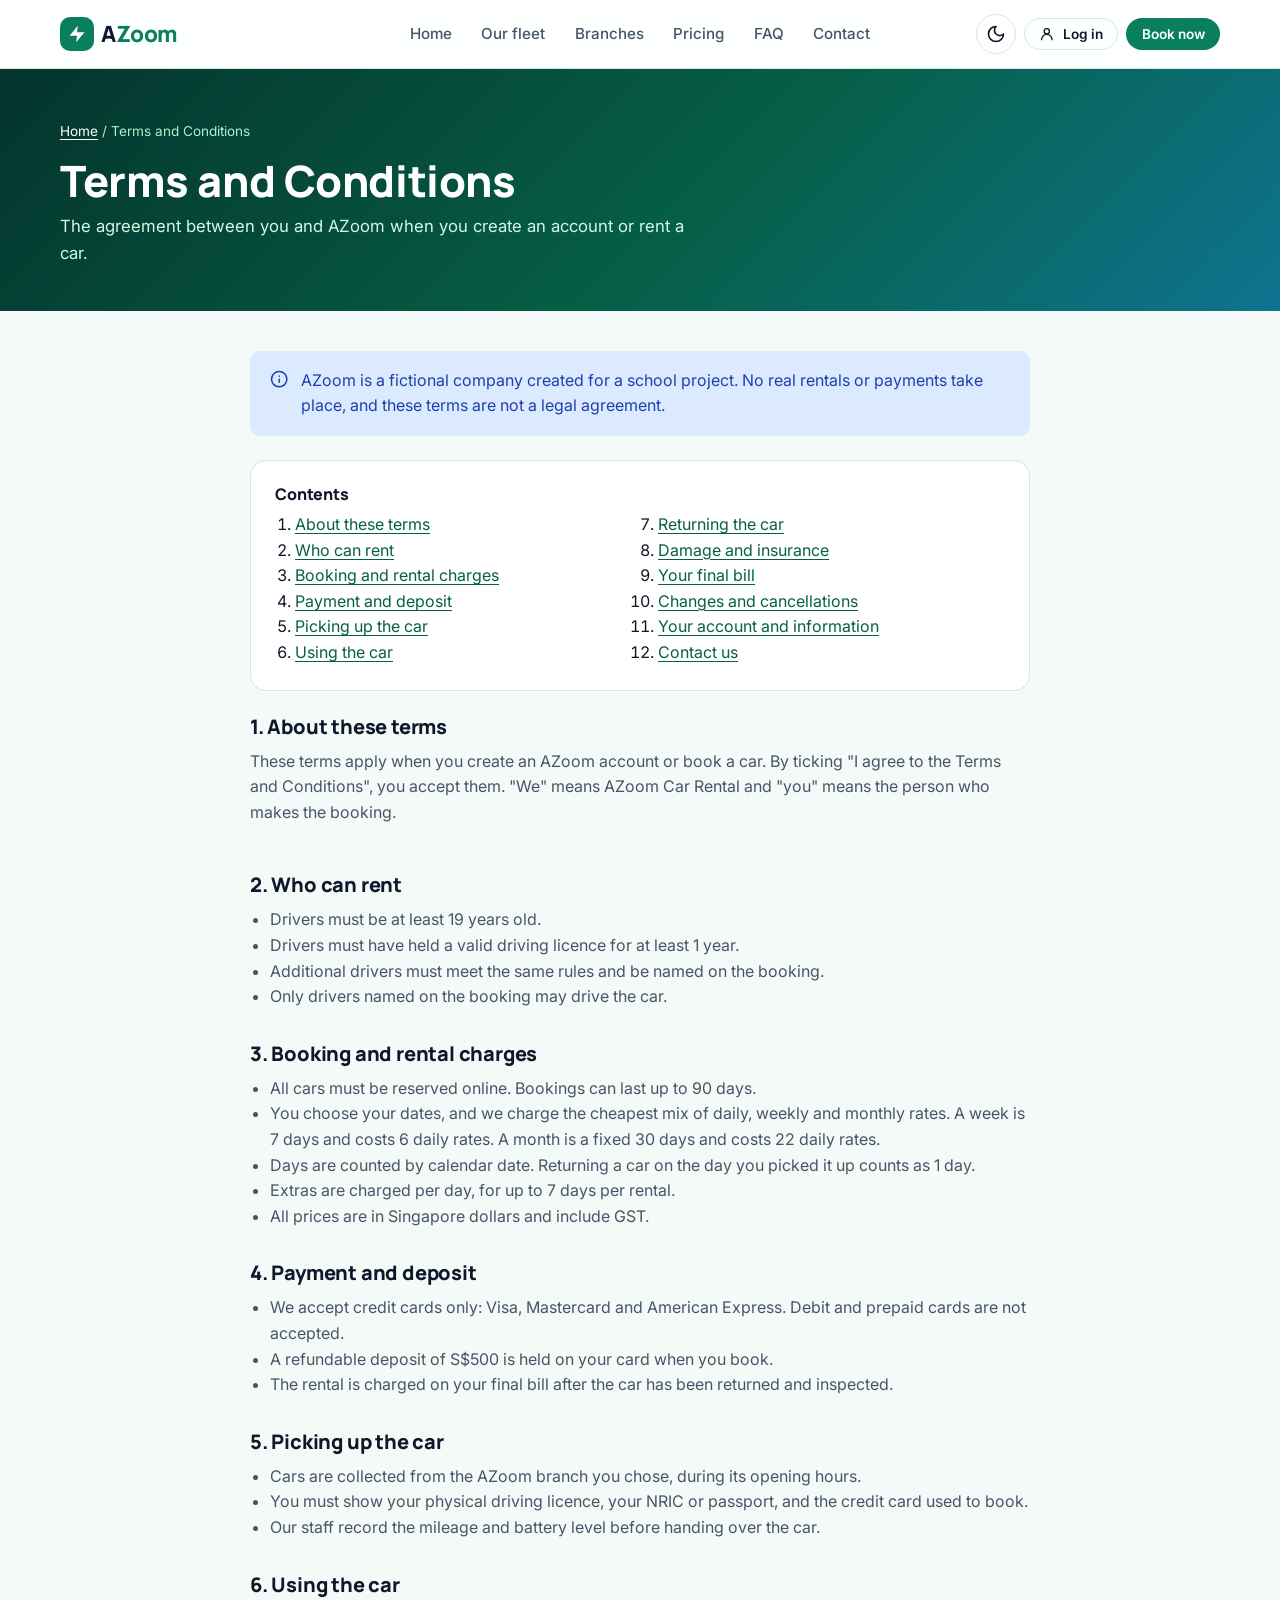
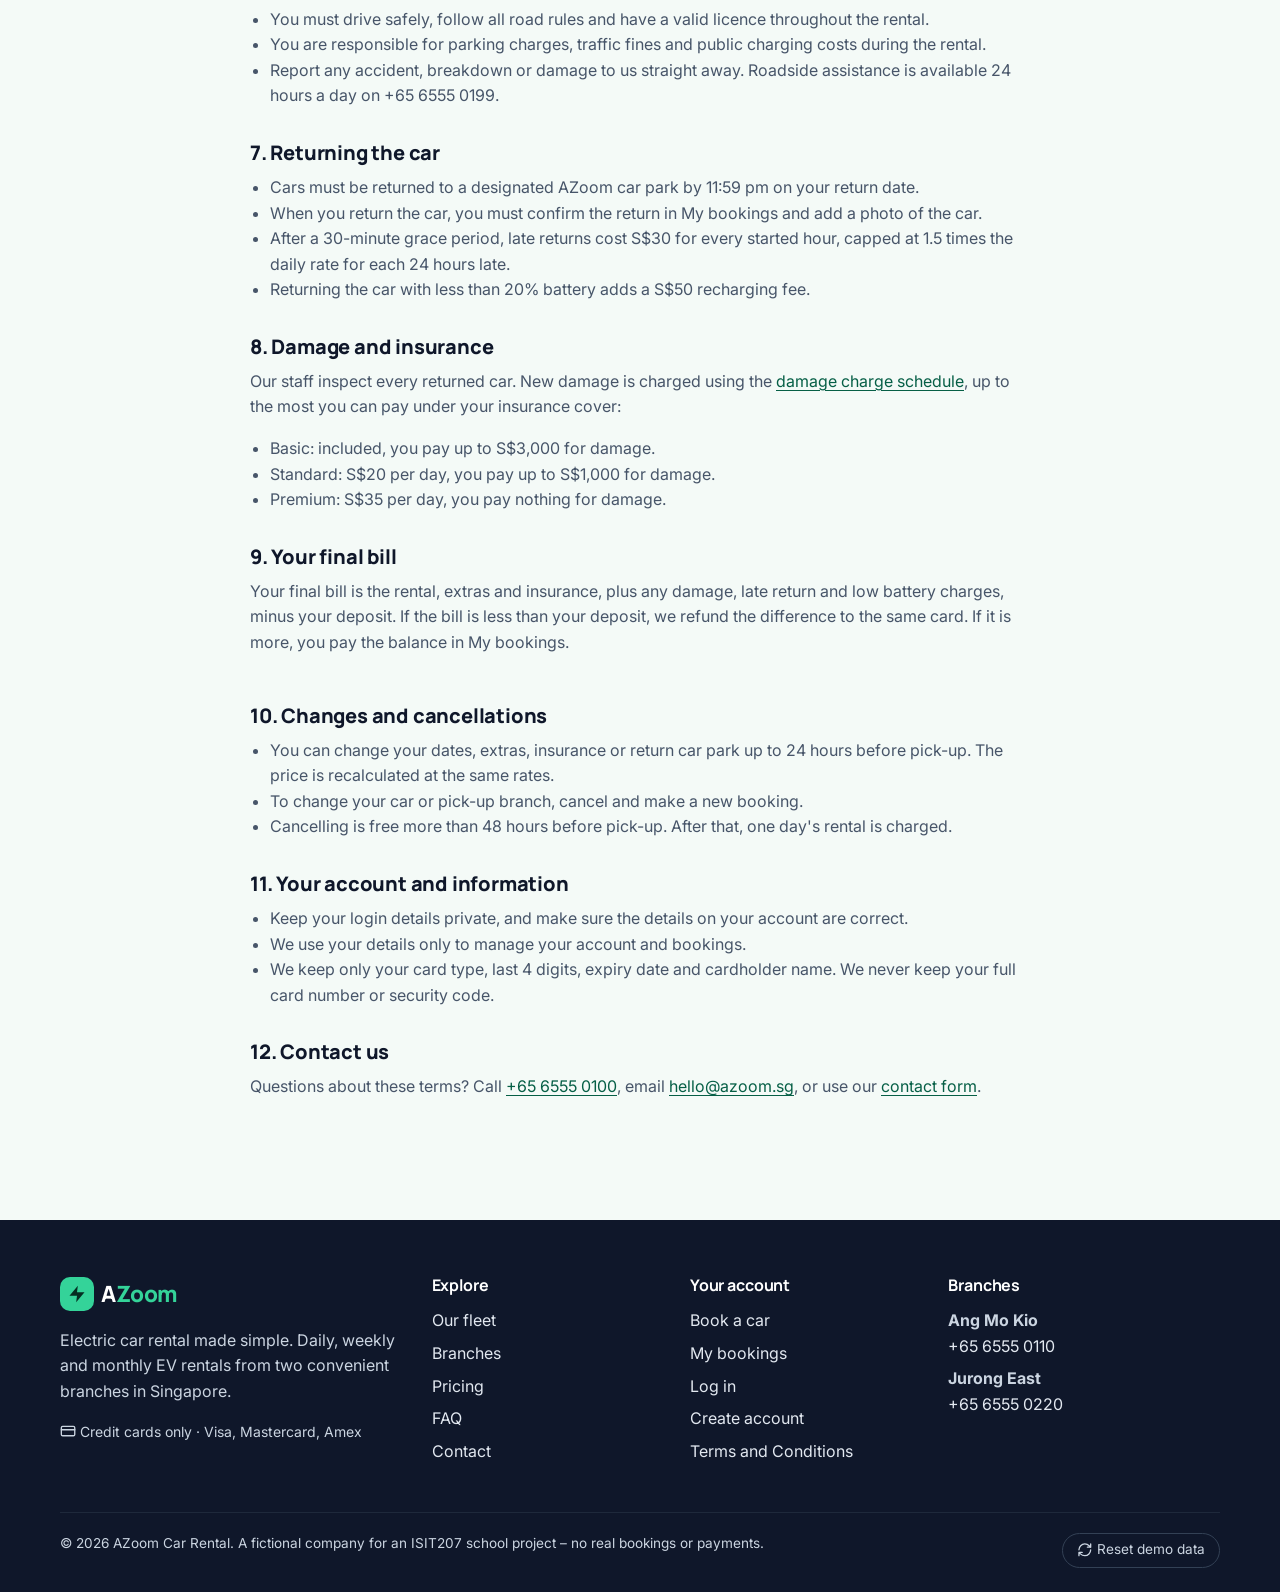
==== commit 77f1f196: "Add return photo and tidy damage checklist" ====
--- a/terms.html
+++ b/terms.html
@@ -115,6 +115,7 @@
             <h2>7. Returning the car</h2>
             <ul>
               <li>Cars must be returned to a designated AZoom car park by <span data-policy="returnBy"></span> on your return date.</li>
+              <li>When you return the car, you must confirm the return in My bookings and add a photo of the car.</li>
               <li>After a <span data-policy="graceMins"></span>-minute grace period, late returns cost <span data-policy="lateFee"></span> for every started hour, capped at <span data-policy="lateCap"></span> times the daily rate for each 24 hours late.</li>
               <li>Returning the car with less than <span data-policy="batteryLevel"></span>% battery adds a <span data-policy="batteryFee"></span> recharging fee.</li>
             </ul>
--- a/css/styles.css
+++ b/css/styles.css
@@ -2809,6 +2809,7 @@
   display: grid;
   grid-template-columns: repeat(3, minmax(0, 1fr));
   gap: 1rem;
+  align-items: start;
 }
 
 .area-card {
@@ -2823,13 +2824,59 @@
   background: color-mix(in srgb, var(--warning-bg) 60%, var(--surface));
 }
 
-.area-card h3 {
+.area-head {
   display: flex;
   justify-content: space-between;
   align-items: center;
   gap: .5rem;
   flex-wrap: wrap;
-  margin-bottom: .7rem;
+  margin-bottom: .6rem;
+}
+
+.area-toggle {
+  align-items: center;
+  gap: .45rem;
+  margin: 0;
+  padding: .3rem .7rem;
+  border: 1.5px solid var(--border);
+  border-radius: 999px;
+  white-space: nowrap;
+}
+
+.area-toggle:hover {
+  border-color: var(--amber);
+}
+
+.area-toggle input {
+  margin: 0;
+  accent-color: var(--amber);
+}
+
+.has-damage .area-toggle {
+  border-color: var(--amber);
+  background: var(--warning-bg);
+  color: var(--warning);
+}
+
+.ok-text {
+  display: flex;
+  align-items: center;
+  gap: .35rem;
+}
+
+.ok-text[hidden] {
+  display: none;
+}
+
+.area-details {
+  border-top: 1px solid color-mix(in srgb, var(--amber) 35%, transparent);
+  padding-top: .75rem;
+}
+
+.area-charge {
+  display: flex;
+  justify-content: space-between;
+  gap: .5rem;
 }
 
 .area-card .form-group {
@@ -2871,6 +2918,33 @@
   line-height: 1;
 }
 
+.return-preview figure {
+  width: 100%;
+  max-width: 320px;
+}
+
+.return-preview img {
+  display: block;
+  width: 100%;
+  height: auto;
+}
+
+.return-photo {
+  margin: 1rem 0 0;
+}
+
+.return-photo img {
+  display: block;
+  width: 100%;
+  max-width: 320px;
+  border-radius: 8px;
+  border: 1px solid var(--border);
+}
+
+.return-photo figcaption {
+  margin-top: .3rem;
+}
+
 .invoice {
   background: var(--surface);
   border: 1px solid var(--border);
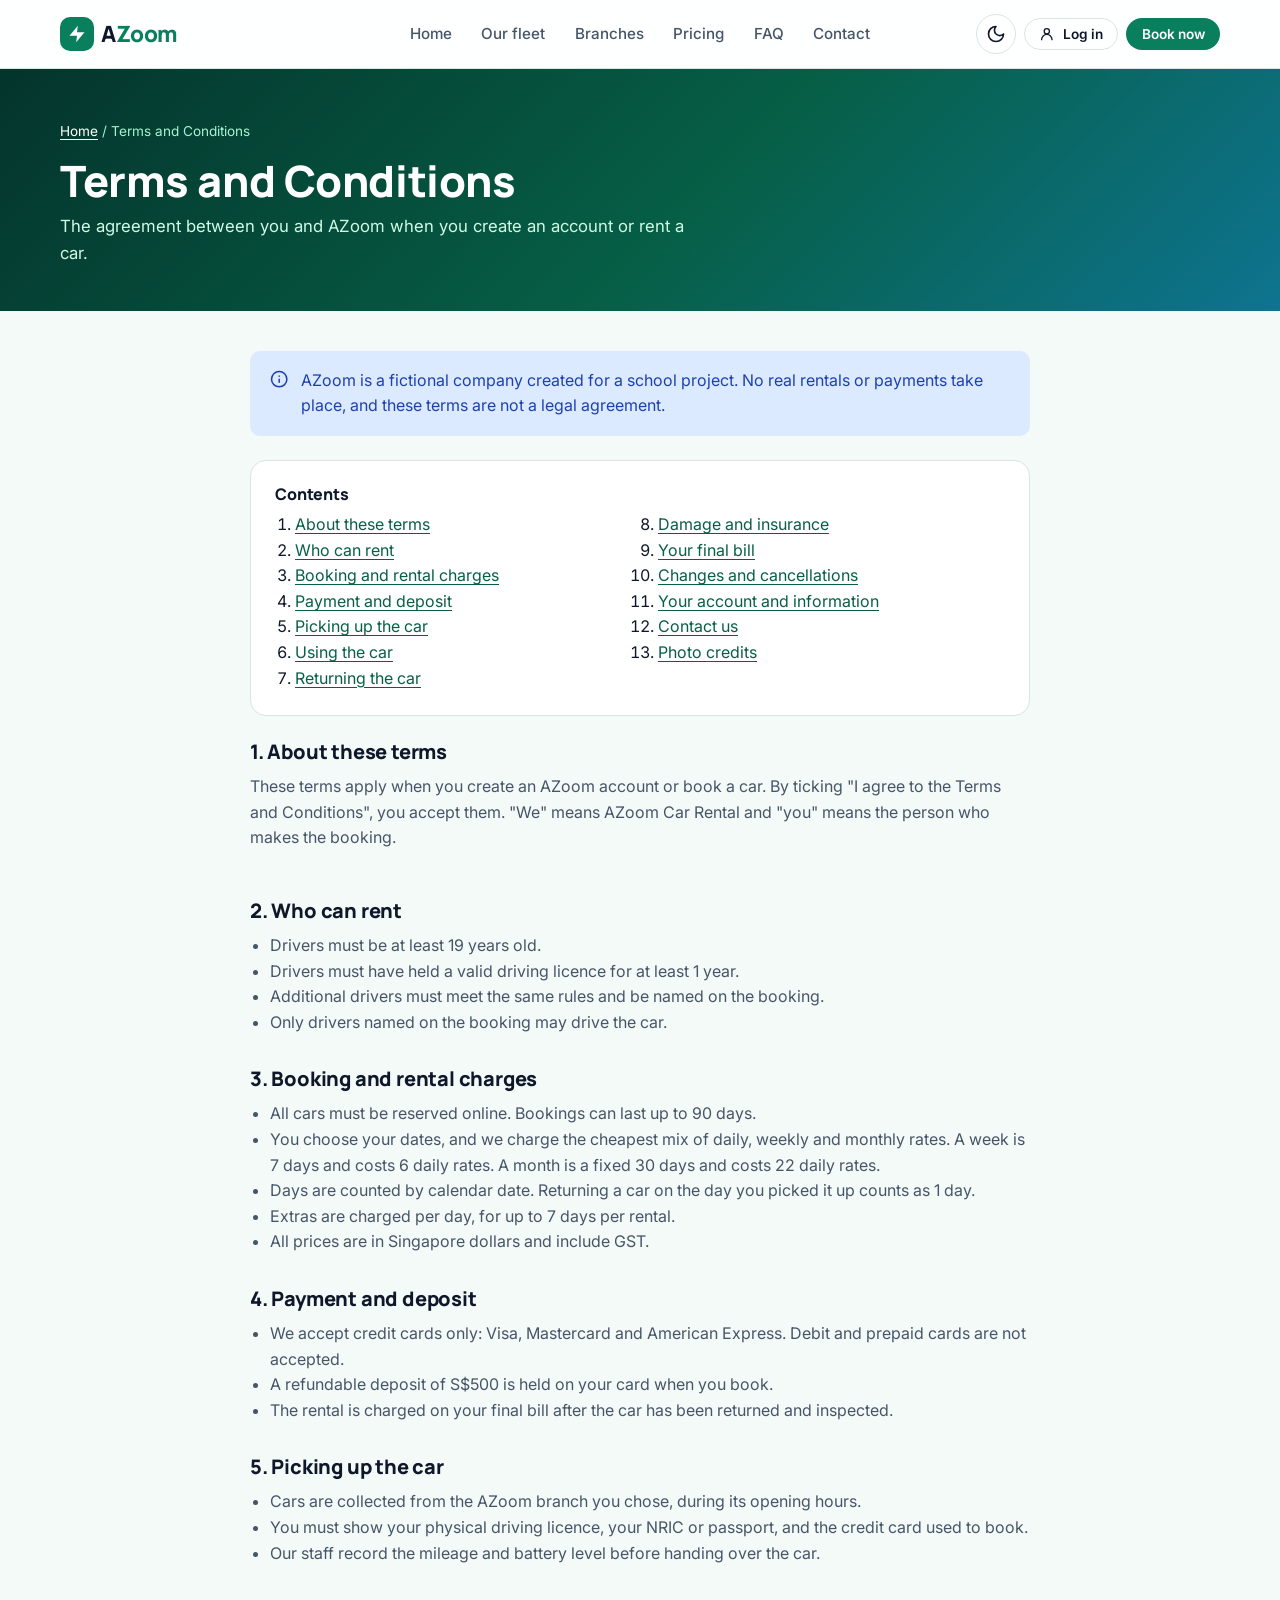
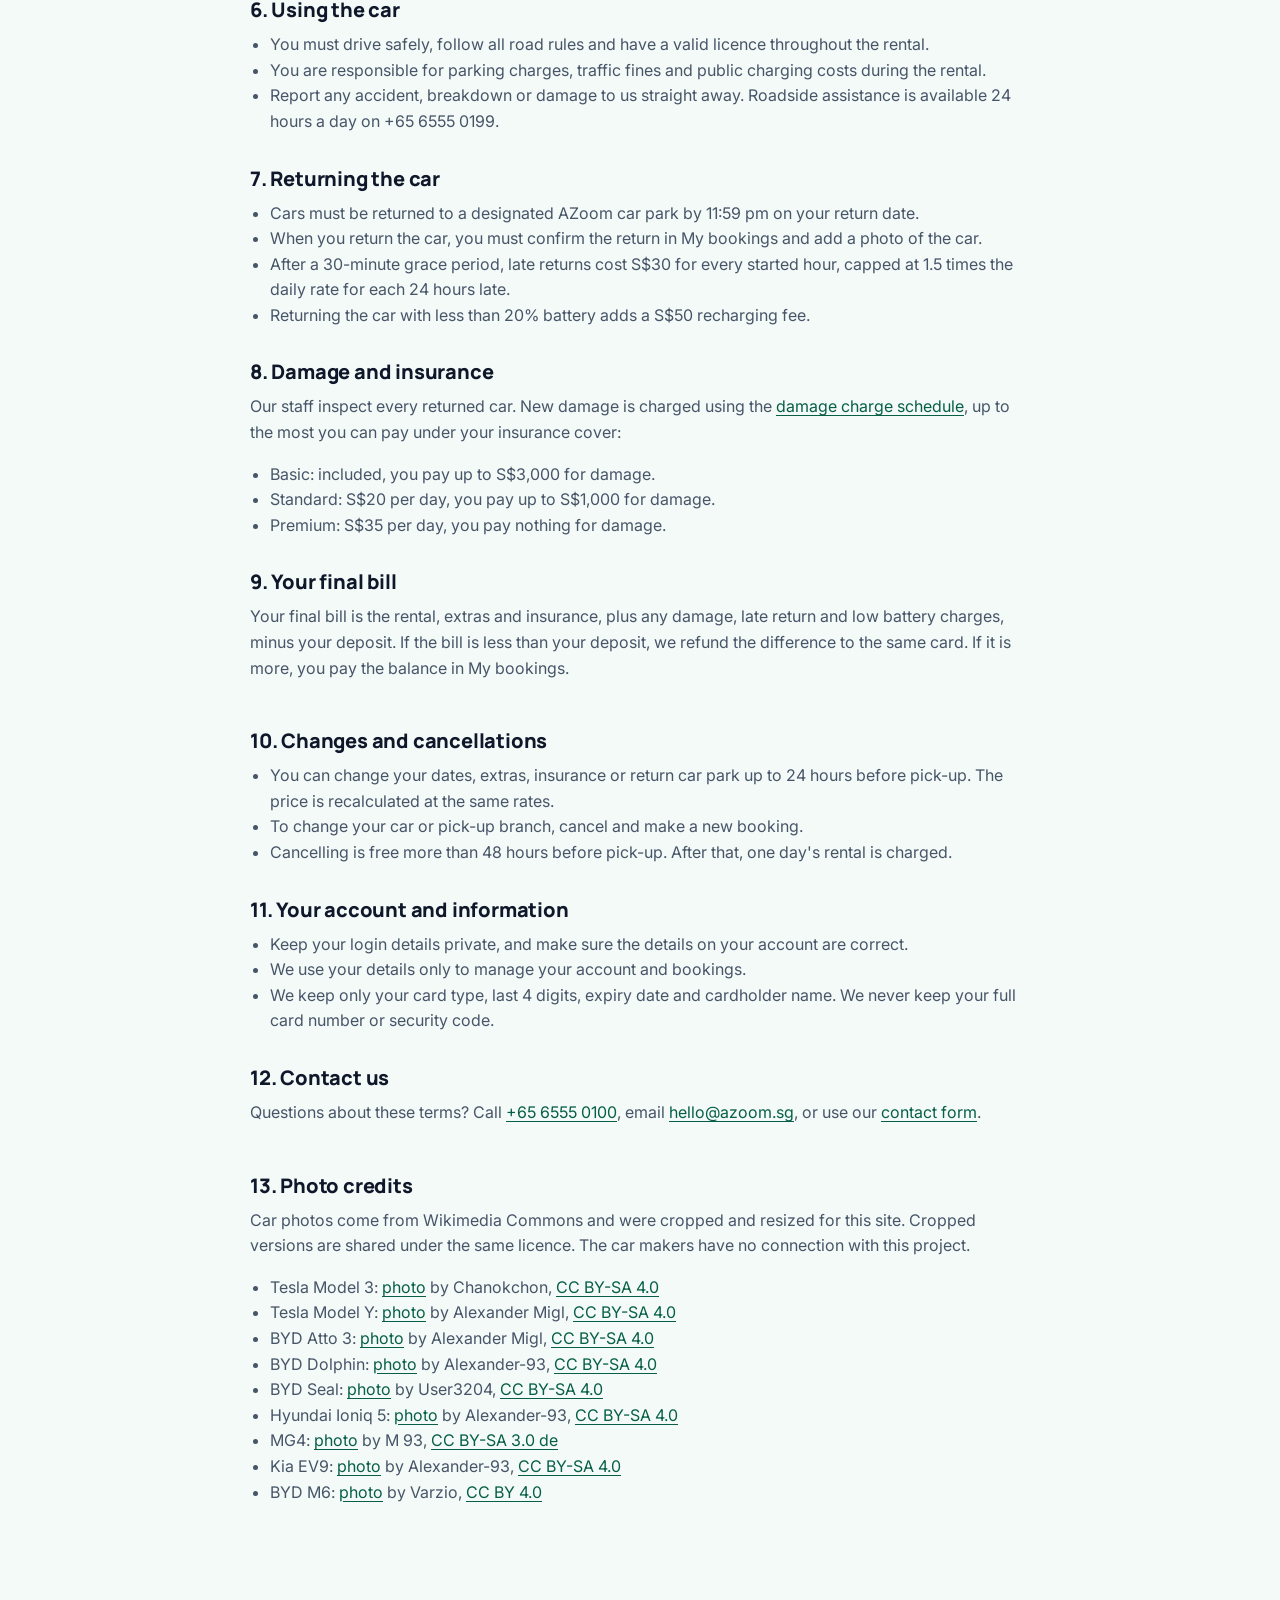
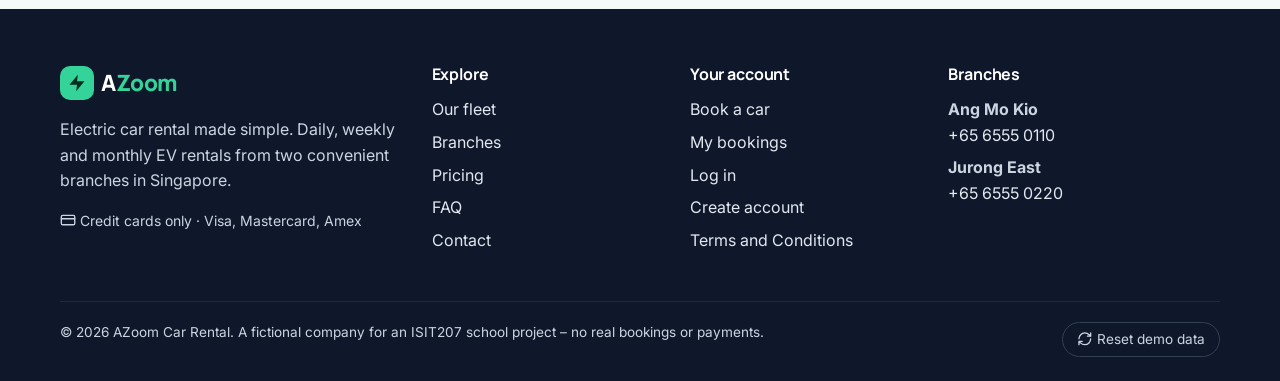
==== commit 96fe00a4: "Replace car illustrations with credited photos" ====
--- a/terms.html
+++ b/terms.html
@@ -54,6 +54,7 @@
             <li><a href="#changes">Changes and cancellations</a></li>
             <li><a href="#account">Your account and information</a></li>
             <li><a href="#contact">Contact us</a></li>
+            <li><a href="#credits">Photo credits</a></li>
           </ol>
         </nav>
 
@@ -154,6 +155,12 @@
             <h2>12. Contact us</h2>
             <p>Questions about these terms? Call <a href="tel:+6565550100">+65 6555 0100</a>, email <a href="mailto:hello@azoom.sg">hello@azoom.sg</a>, or use our <a href="contact.html">contact form</a>.</p>
           </section>
+
+          <section id="credits">
+            <h2>13. Photo credits</h2>
+            <p>Car photos come from Wikimedia Commons and were cropped and resized for this site. Cropped versions are shared under the same licence. The car makers have no connection with this project.</p>
+            <ul id="terms-credits"></ul>
+          </section>
         </div>
       </div>
     </section>
--- a/css/styles.css
+++ b/css/styles.css
@@ -1361,14 +1361,15 @@
 
 .car-media {
   position: relative;
-  background: linear-gradient(180deg, var(--surface-2), var(--surface));
-  padding: 1.25rem 1rem .5rem;
+  background: var(--surface-2);
 }
 
 .car-media img {
+  display: block;
   width: 100%;
+  height: auto;
   aspect-ratio: 16 / 9;
-  object-fit: contain;
+  object-fit: cover;
 }
 
 .car-media .badge {
@@ -2918,6 +2919,10 @@
   line-height: 1;
 }
 
+.booking-card > img {
+  object-fit: cover;
+}
+
 .return-preview figure {
   width: 100%;
   max-width: 320px;
